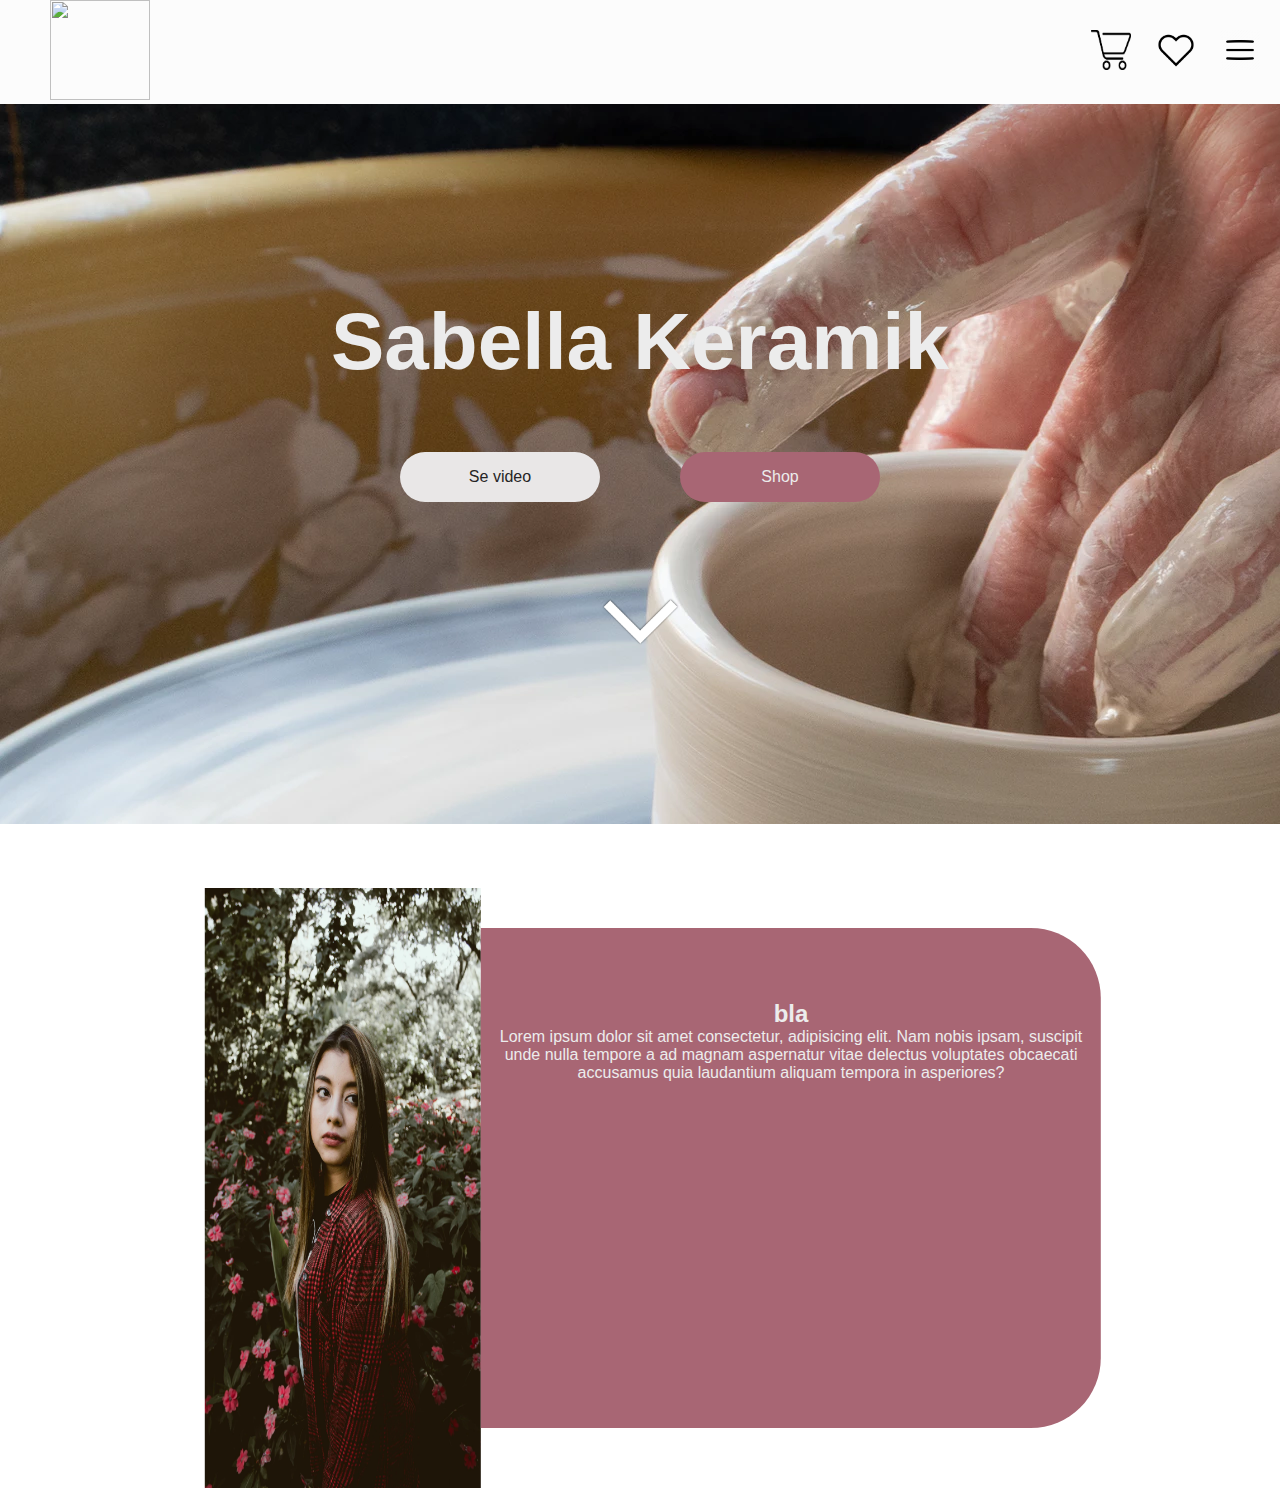
==== sabella_keramik_style/index.html @ 603d327b "skabelon" ====
<!DOCTYPE html>
<html lang="en">

<head>
    <meta charset="UTF-8">
    <meta http-equiv="X-UA-Compatible" content="IE=edge">
    <meta name="viewport" content="width=device-width, initial-scale=1.0">
    <link rel="stylesheet" href="style.css">
    <title>Document</title>
</head>

<body>
    <div class="site-wrapper">
        <header id="site-header">
            <h1 id="site-logo">
                <a href="#"><img src="image/logo.png" alt=""></a>
            </h1>

            <section id="icon">
                <img src="image/shopping-cart.png" alt="">
                <img src="image/heart.png" alt="">
                <img src="image/burgerbar.png" alt="">
            </section>
        </header>
        <main>
            <section>
                <div id="site-video">
                    <h1>Sabella Keramik</h1>
                    <div id="flex">
                        <button id="one"><a href="">Se video</a></button>
                        <button id="two"><a href="">Shop</a></button>
                    </div>
                    <div id="arow"><img src="image/white-down-arrow-png-2.png" alt=""></div>
                </div>
            </section>
        </main>
    </div>

    <section id="site-about">
        <div><img src="image/portrait.webp" alt=""></div>
        <div id="about-text"><br><br><br><br>
            <h2>bla</h2>
            <p>Lorem ipsum dolor sit amet consectetur, adipisicing elit. Nam nobis ipsam, suscipit unde nulla tempore a ad magnam aspernatur vitae delectus voluptates obcaecati accusamus quia laudantium aliquam tempora in asperiores?</p>
        </div>
    </section>




    <footer id="site-footer">
    </footer>
    </div>
</body>

</html>

</html>
---- sabella_keramik_style/style.css ----
*{-webkit-box-sizing:border-box;box-sizing:border-box;list-style:none;margin:0;padding:0}body{font-family:sans-serif}#site-header{-webkit-box-align:center;-ms-flex-align:center;align-items:center;background-color:#fcfcfc;color:#252525;display:-webkit-box;display:-ms-flexbox;display:flex}#site-header *{color:#252525}#site-header #site-logo{-webkit-box-flex:1;-ms-flex:1;flex:1;font-size:1rem;margin-left:30px}#site-header #icon img{height:40px;width:40px;margin-right:20px}#site-logo img{height:100px;width:100px;margin-left:20px}main #site-video{background-image:url("image/hero-image.webp");height:80vh}main h1{color:#ececec;text-align:center;padding-top:15%;font-size:5rem}main button{width:200px;height:50px;border-radius:25px;background-color:black;border:none;margin-top:5%;margin-bottom:5%}main #one{background-color:#e9e7e7}main #two{background-color:#A86674}main button a{text-decoration:none;color:#ececec;font-size:1rem}main #one a{color:#252525}main #flex{display:-webkit-box;display:-ms-flexbox;display:flex;gap:5rem;-webkit-box-pack:center;-ms-flex-pack:center;justify-content:center}main #arow img{height:100px;width:100px;margin:auto 50%;-webkit-transform:translate(-50%, 10%);transform:translate(-50%, 10%)}#site-about{margin-top:5%;display:-webkit-box;display:-ms-flexbox;display:flex;margin-left:30%;-webkit-transform:translate(-20%);transform:translate(-20%)}#site-about img{height:600px;width:100%}#about-text{background-color:#A86674;width:100%;height:500px;border-radius:0 70px 70px 0;margin-top:40px;color:#ececec;text-align:center}@media screen and (max-width: 900px){#site-about{-webkit-box-orient:vertical;-webkit-box-direction:normal;-ms-flex-direction:column;flex-direction:column;margin-left:20%;-webkit-transform:translate(-10%);transform:translate(-10%)}#about-text{border-radius:0}#site-video{overflow:hidden}}

/*# sourceMappingURL=style.css.map */
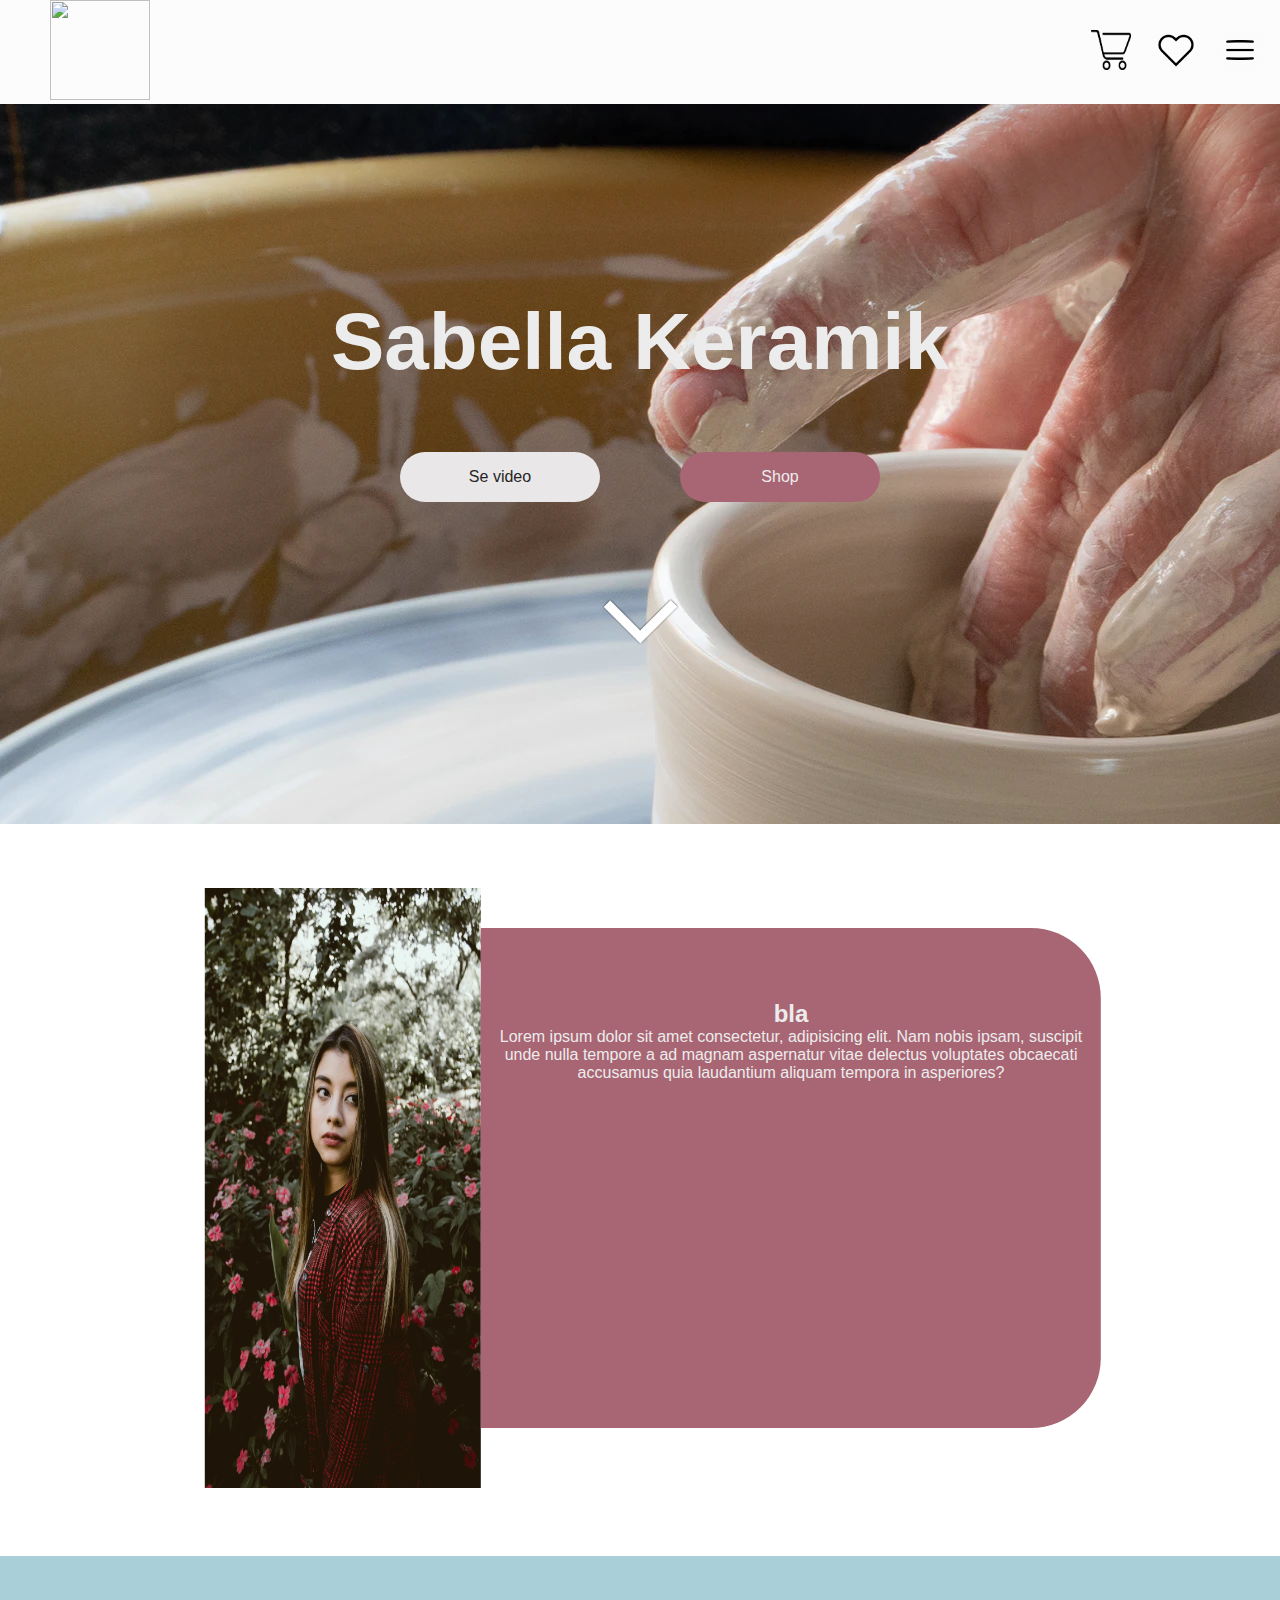
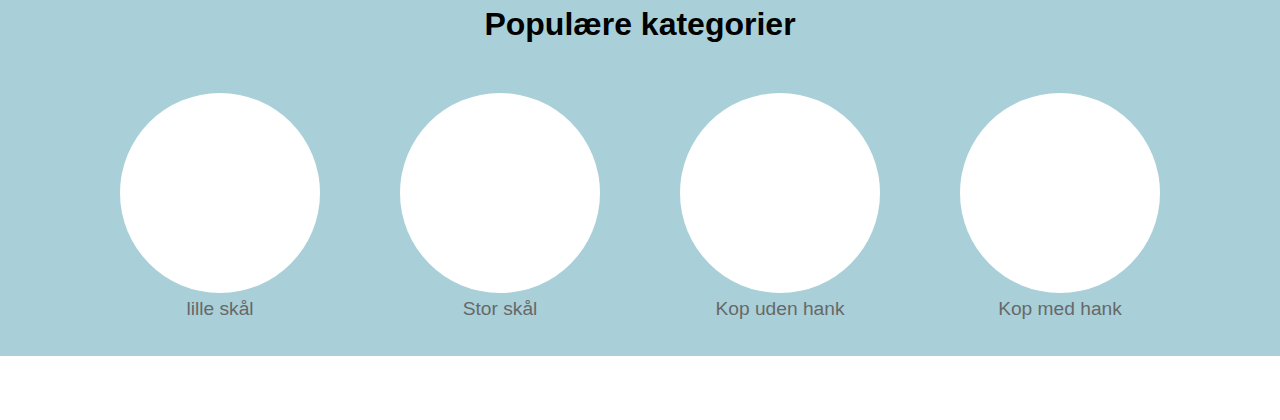
==== commit ba7521f2: "style forside" ====
--- a/sabella_keramik_style/index.html
+++ b/sabella_keramik_style/index.html
@@ -43,7 +43,30 @@
             <p>Lorem ipsum dolor sit amet consectetur, adipisicing elit. Nam nobis ipsam, suscipit unde nulla tempore a ad magnam aspernatur vitae delectus voluptates obcaecati accusamus quia laudantium aliquam tempora in asperiores?</p>
         </div>
     </section>
+    <section id="site-shortcut">
+        <div>
+            <h1>Populære kategorier</h1>
+        </div>
+        <div id="flexbox">
+            <div>
+                <div id="shortcut-icon"></div>
+                <h2>lille skål</h2>
+            </div>
+            <div class="icon-two">
+                <div id="shortcut-icon"></div>
+                <h2>Stor skål</h2>
+            </div>
+            <div class="icon-tree">
+                <div id="shortcut-icon"></div>
+                <h2>Kop uden hank</h2>
+            </div>
+            <div class="icon-four">
+                <div id="shortcut-icon"></div>
+                <h2>Kop med hank</h2>
+            </div>
+        </div>
 
+    </section>
 
 
 
--- a/sabella_keramik_style/style.css
+++ b/sabella_keramik_style/style.css
@@ -1,3 +1,3 @@
-*{-webkit-box-sizing:border-box;box-sizing:border-box;list-style:none;margin:0;padding:0}body{font-family:sans-serif}#site-header{-webkit-box-align:center;-ms-flex-align:center;align-items:center;background-color:#fcfcfc;color:#252525;display:-webkit-box;display:-ms-flexbox;display:flex}#site-header *{color:#252525}#site-header #site-logo{-webkit-box-flex:1;-ms-flex:1;flex:1;font-size:1rem;margin-left:30px}#site-header #icon img{height:40px;width:40px;margin-right:20px}#site-logo img{height:100px;width:100px;margin-left:20px}main #site-video{background-image:url("image/hero-image.webp");height:80vh}main h1{color:#ececec;text-align:center;padding-top:15%;font-size:5rem}main button{width:200px;height:50px;border-radius:25px;background-color:black;border:none;margin-top:5%;margin-bottom:5%}main #one{background-color:#e9e7e7}main #two{background-color:#A86674}main button a{text-decoration:none;color:#ececec;font-size:1rem}main #one a{color:#252525}main #flex{display:-webkit-box;display:-ms-flexbox;display:flex;gap:5rem;-webkit-box-pack:center;-ms-flex-pack:center;justify-content:center}main #arow img{height:100px;width:100px;margin:auto 50%;-webkit-transform:translate(-50%, 10%);transform:translate(-50%, 10%)}#site-about{margin-top:5%;display:-webkit-box;display:-ms-flexbox;display:flex;margin-left:30%;-webkit-transform:translate(-20%);transform:translate(-20%)}#site-about img{height:600px;width:100%}#about-text{background-color:#A86674;width:100%;height:500px;border-radius:0 70px 70px 0;margin-top:40px;color:#ececec;text-align:center}@media screen and (max-width: 900px){#site-about{-webkit-box-orient:vertical;-webkit-box-direction:normal;-ms-flex-direction:column;flex-direction:column;margin-left:20%;-webkit-transform:translate(-10%);transform:translate(-10%)}#about-text{border-radius:0}#site-video{overflow:hidden}}
+*{-webkit-box-sizing:border-box;box-sizing:border-box;list-style:none;margin:0;padding:0}body{font-family:sans-serif}#site-header{-webkit-box-align:center;-ms-flex-align:center;align-items:center;background-color:#fcfcfc;color:#252525;display:-webkit-box;display:-ms-flexbox;display:flex}#site-header *{color:#252525}#site-header #site-logo{-webkit-box-flex:1;-ms-flex:1;flex:1;font-size:1rem;margin-left:30px}#site-header #icon img{height:40px;width:40px;margin-right:20px}#site-logo img{height:100px;width:100px;margin-left:20px}main #site-video{background-image:url("image/hero-image.webp");height:80vh}main h1{color:#ececec;text-align:center;padding-top:15%;font-size:5rem}main button{width:200px;height:50px;border-radius:25px;background-color:black;border:none;margin-top:5%;margin-bottom:5%}main #one{background-color:#e9e7e7}main #two{background-color:#A86674}main button a{text-decoration:none;color:#ececec;font-size:1rem}main #one a{color:#252525}main #flex{display:-webkit-box;display:-ms-flexbox;display:flex;gap:5rem;-webkit-box-pack:center;-ms-flex-pack:center;justify-content:center}main #arow img{height:100px;width:100px;margin:auto 50%;-webkit-transform:translate(-50%, 10%);transform:translate(-50%, 10%)}#site-about{margin-top:5%;display:-webkit-box;display:-ms-flexbox;display:flex;margin-left:30%;-webkit-transform:translate(-20%);transform:translate(-20%)}#site-about img{height:600px;width:100%}#about-text{background-color:#A86674;width:100%;height:500px;border-radius:0 70px 70px 0;margin-top:40px;color:#ececec;text-align:center}#site-shortcut{width:100%;height:400px;background-color:#A9D0D8;margin-top:5%;margin-bottom:5%}#site-shortcut #shortcut-icon{background-color:white;border-radius:100px;height:200px;width:200px}#site-shortcut #flexbox{display:-webkit-box;display:-ms-flexbox;display:flex;gap:5rem;-webkit-box-pack:center;-ms-flex-pack:center;justify-content:center;-webkit-box-align:center;-ms-flex-align:center;align-items:center}#site-shortcut h1{text-align:center;padding:50px}#site-shortcut h2{text-align:center;color:#686868;font-size:1.2rem;font-weight:400;margin-top:5px}@media screen and (max-width: 900px){#site-about{-webkit-box-orient:vertical;-webkit-box-direction:normal;-ms-flex-direction:column;flex-direction:column;margin-left:20%;-webkit-transform:translate(-10%);transform:translate(-10%)}#about-text{border-radius:0}#site-video{overflow:hidden}#flexbox{-webkit-box-orient:vertical;-webkit-box-direction:normal;-ms-flex-direction:column;flex-direction:column}#site-shortcut{height:100%;padding-bottom:50px}.icon-two,.icon-tree,.icon-four{display:none}}
 
 /*# sourceMappingURL=style.css.map */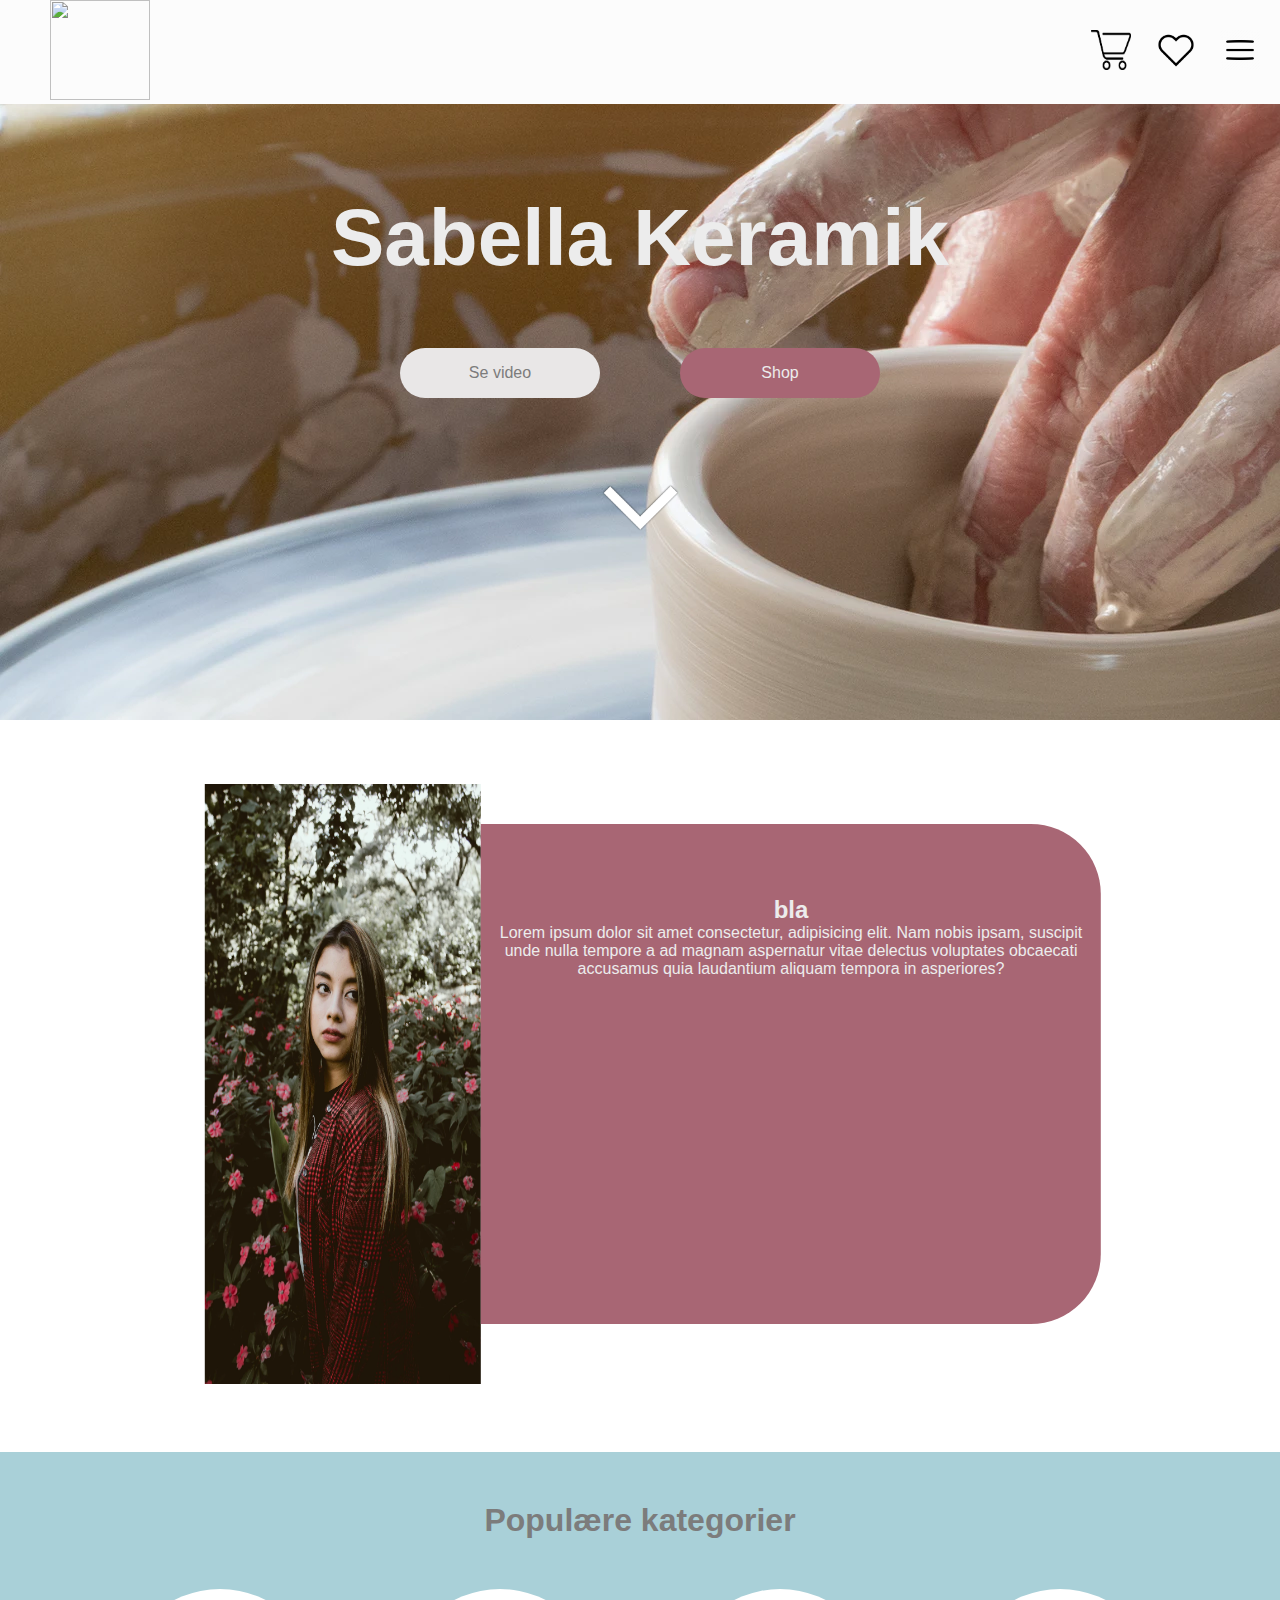
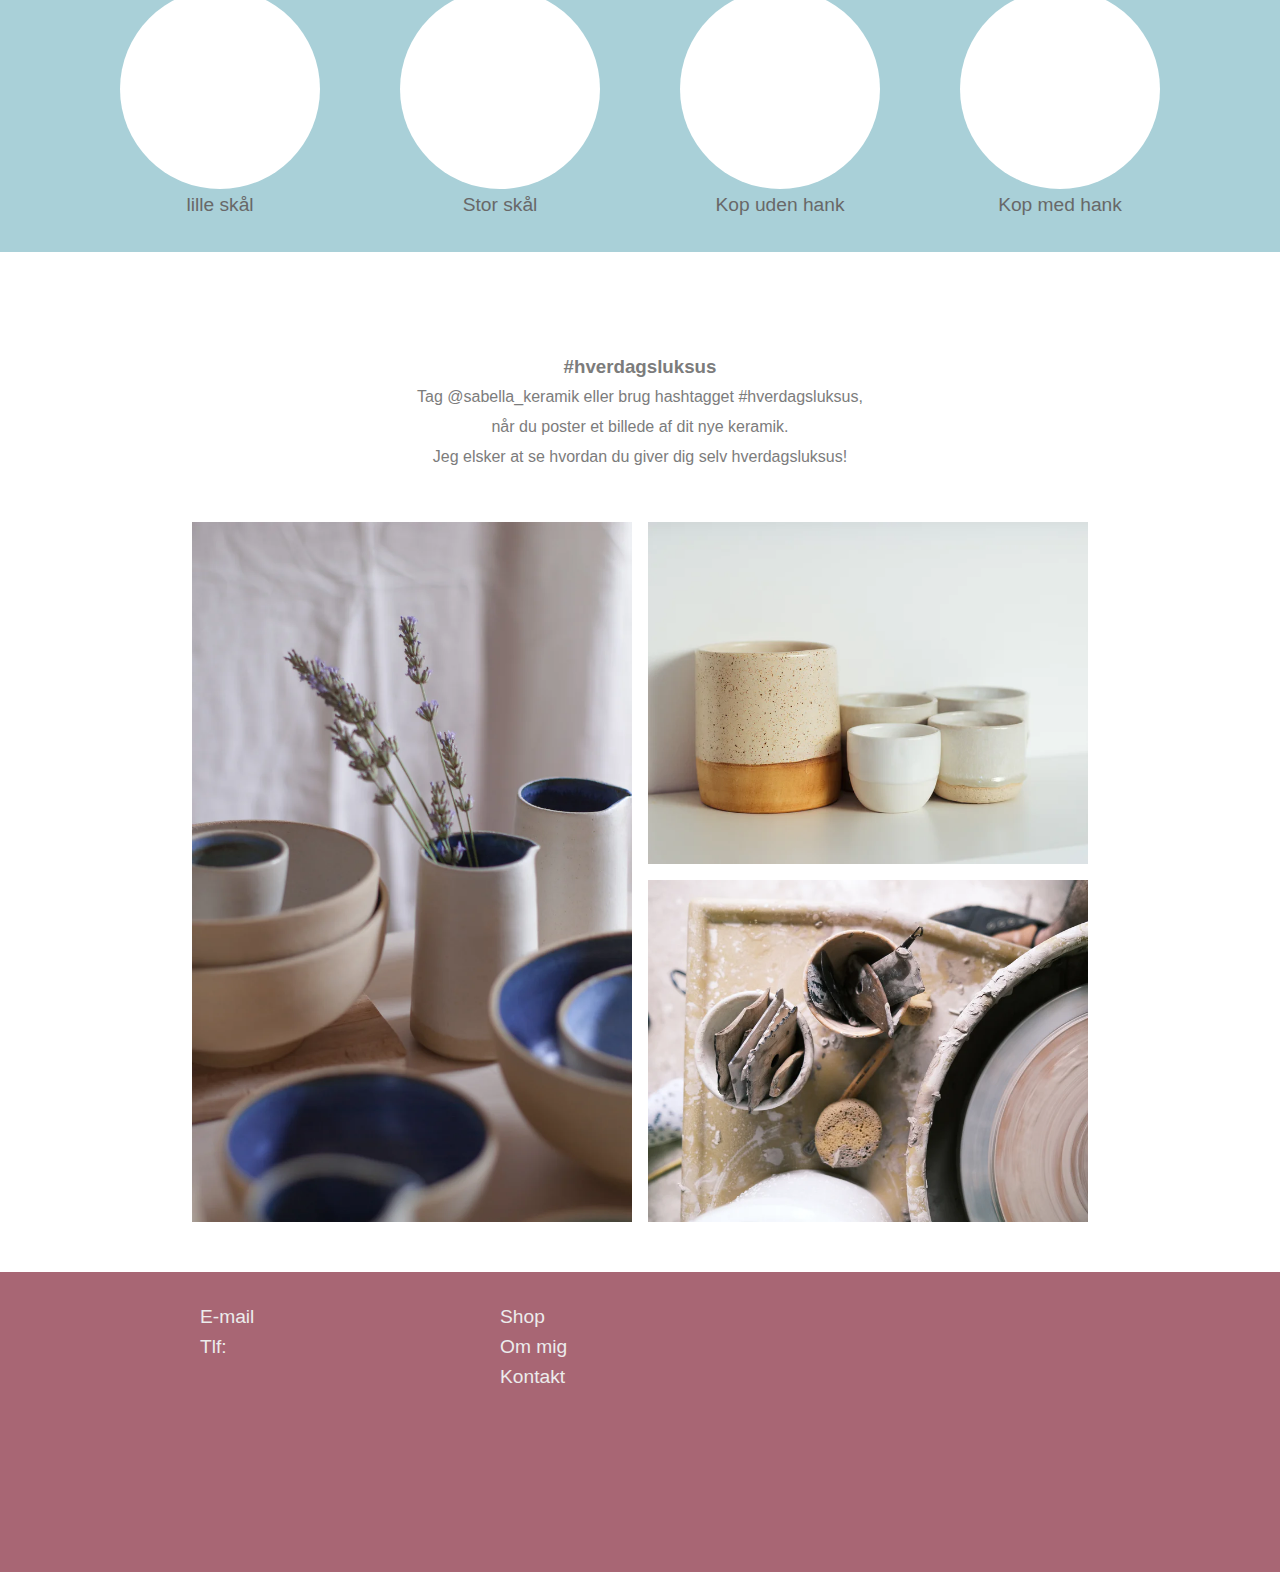
==== commit ff096ef8: "front page style" ====
--- a/sabella_keramik_style/index.html
+++ b/sabella_keramik_style/index.html
@@ -65,12 +65,48 @@
                 <h2>Kop med hank</h2>
             </div>
         </div>
-
+    </section>
+    <section id="site-instergram">
+        <h3>#hverdagsluksus</h3>
+        <p>Tag @sabella_keramik eller brug hashtagget #hverdagsluksus, <br> når du poster et billede af dit nye keramik. <br>Jeg elsker at se hvordan du giver dig selv hverdagsluksus! </p>
+    </section>
+    <section id="site-grid">
+        <div id="pic1"></div>
+        <div id="pic2"></div>
+        <div id="pic3"></div>
     </section>
 
+    <footer id="site-footer">
+        <div>
+            <ul>
+                <li>
+                    <a href="">E-mail</a>
+                </li>
+                <li>
+                    <a href="">Tlf:</a>
+                </li>
 
-
-    <footer id="site-footer">
+            </ul>
+        </div>
+        <div>
+            <ul>
+                <li>
+                    <a href="">Shop</a>
+                </li>
+                <li>
+                    <a href="">Om mig</a>
+                </li>
+                <li>
+                    <a href="">Kontakt</a>
+                </li>
+            </ul>
+        </div>
+        <div id="icon-facebook">
+            <a href=""></a>
+        </div>
+        <div id="icon-instergram">
+            <a href=""></a>
+        </div>
     </footer>
     </div>
 </body>
--- a/sabella_keramik_style/style.css
+++ b/sabella_keramik_style/style.css
@@ -1,3 +1,3 @@
-*{-webkit-box-sizing:border-box;box-sizing:border-box;list-style:none;margin:0;padding:0}body{font-family:sans-serif}#site-header{-webkit-box-align:center;-ms-flex-align:center;align-items:center;background-color:#fcfcfc;color:#252525;display:-webkit-box;display:-ms-flexbox;display:flex}#site-header *{color:#252525}#site-header #site-logo{-webkit-box-flex:1;-ms-flex:1;flex:1;font-size:1rem;margin-left:30px}#site-header #icon img{height:40px;width:40px;margin-right:20px}#site-logo img{height:100px;width:100px;margin-left:20px}main #site-video{background-image:url("image/hero-image.webp");height:80vh}main h1{color:#ececec;text-align:center;padding-top:15%;font-size:5rem}main button{width:200px;height:50px;border-radius:25px;background-color:black;border:none;margin-top:5%;margin-bottom:5%}main #one{background-color:#e9e7e7}main #two{background-color:#A86674}main button a{text-decoration:none;color:#ececec;font-size:1rem}main #one a{color:#252525}main #flex{display:-webkit-box;display:-ms-flexbox;display:flex;gap:5rem;-webkit-box-pack:center;-ms-flex-pack:center;justify-content:center}main #arow img{height:100px;width:100px;margin:auto 50%;-webkit-transform:translate(-50%, 10%);transform:translate(-50%, 10%)}#site-about{margin-top:5%;display:-webkit-box;display:-ms-flexbox;display:flex;margin-left:30%;-webkit-transform:translate(-20%);transform:translate(-20%)}#site-about img{height:600px;width:100%}#about-text{background-color:#A86674;width:100%;height:500px;border-radius:0 70px 70px 0;margin-top:40px;color:#ececec;text-align:center}#site-shortcut{width:100%;height:400px;background-color:#A9D0D8;margin-top:5%;margin-bottom:5%}#site-shortcut #shortcut-icon{background-color:white;border-radius:100px;height:200px;width:200px}#site-shortcut #flexbox{display:-webkit-box;display:-ms-flexbox;display:flex;gap:5rem;-webkit-box-pack:center;-ms-flex-pack:center;justify-content:center;-webkit-box-align:center;-ms-flex-align:center;align-items:center}#site-shortcut h1{text-align:center;padding:50px}#site-shortcut h2{text-align:center;color:#686868;font-size:1.2rem;font-weight:400;margin-top:5px}@media screen and (max-width: 900px){#site-about{-webkit-box-orient:vertical;-webkit-box-direction:normal;-ms-flex-direction:column;flex-direction:column;margin-left:20%;-webkit-transform:translate(-10%);transform:translate(-10%)}#about-text{border-radius:0}#site-video{overflow:hidden}#flexbox{-webkit-box-orient:vertical;-webkit-box-direction:normal;-ms-flex-direction:column;flex-direction:column}#site-shortcut{height:100%;padding-bottom:50px}.icon-two,.icon-tree,.icon-four{display:none}}
+#site-header{-webkit-box-align:center;-ms-flex-align:center;align-items:center;position:fixed;width:100%;z-index:2;background-color:#fcfcfc;color:#7c7c7c;display:-webkit-box;display:-ms-flexbox;display:flex}#site-header *{color:#7c7c7c}#site-header #site-logo{-webkit-box-flex:1;-ms-flex:1;flex:1;font-size:1rem;margin-left:30px}#site-header #icon img{height:40px;width:40px;margin-right:20px}#site-logo img{height:100px;width:100px;margin-left:20px}*{-webkit-box-sizing:border-box;box-sizing:border-box;list-style:none;margin:0;padding:0;font-family:sans-serif}* #site-video{background-image:url("image/hero-image.webp");height:80vh}* #site-video h1{color:#ececec;text-align:center;padding-top:15%;font-size:5rem}* #site-video button{width:200px;height:50px;border-radius:25px;background-color:black;border:none;margin-top:5%;margin-bottom:5%}* #site-video #one{background-color:#e9e7e7}* #site-video #two{background-color:#A86674}* #site-video button a{text-decoration:none;color:#ececec;font-size:1rem}* #site-video #one a{color:#7c7c7c}* #site-video #flex{display:-webkit-box;display:-ms-flexbox;display:flex;gap:5rem;-webkit-box-pack:center;-ms-flex-pack:center;justify-content:center}* #site-video #arow img{height:100px;margin-left:50%;-webkit-transform:translate(-50%);transform:translate(-50%)}* #site-about{margin-top:5%;display:-webkit-box;display:-ms-flexbox;display:flex;margin-left:30%;-webkit-transform:translate(-20%);transform:translate(-20%)}* #site-about img{height:600px;width:100%}* #site-about #about-text{background-color:#A86674;width:100%;height:500px;border-radius:0 70px 70px 0;margin-top:40px;color:#ececec;text-align:center}* #site-shortcut{width:100%;height:400px;background-color:#A9D0D8;margin-top:5%;margin-bottom:5%}* #site-shortcut h1{text-align:center;padding:50px;color:#7c7c7c}* #site-shortcut #shortcut-icon{background-color:white;border-radius:100px;height:200px;width:200px}* #site-shortcut #flexbox{display:-webkit-box;display:-ms-flexbox;display:flex;gap:5rem;-webkit-box-pack:center;-ms-flex-pack:center;justify-content:center;-webkit-box-align:center;-ms-flex-align:center;align-items:center}* #site-shortcut #flexbox h2{text-align:center;color:#686868;font-size:1.2rem;font-weight:400;margin-top:5px}* #site-instergram{text-align:center;color:#7c7c7c;line-height:30px;margin-top:100px}* #site-grid{margin:50px 15%;display:grid;height:700px;grid-template-columns:1fr 1fr;grid-template-rows:1fr 1fr;grid-gap:1rem;grid-template-areas:"pic1 pic2" "pic1 pic3"}* #site-grid #pic1{grid-area:pic1;background-image:url("image/photo-1610128361323-6e941c97f023.webp");background-size:cover}* #site-grid #pic2{grid-area:pic2;background-image:url("image/photo-1610701596007-11502861dcfa.webp");background-size:cover}* #site-grid #pic3{grid-area:pic3;background-image:url("image/photo-1595351298020-038700609878.webp");background-size:cover}#site-footer{height:300px;width:100%;display:-webkit-box;display:-ms-flexbox;display:flex;background-color:#A86674}#site-footer ul{margin-top:10%}#site-footer ul li{width:100px;margin-left:200px}#site-footer ul li a{color:#ececec;text-decoration:none;font-size:1.2rem;line-height:30px}@media screen and (max-width: 900px){body #site-about{-webkit-box-orient:vertical;-webkit-box-direction:normal;-ms-flex-direction:column;flex-direction:column;margin-left:20%;-webkit-transform:translate(-10%);transform:translate(-10%)}body #about-text{border-radius:0}#site-video{overflow:hidden}#flexbox{-webkit-box-orient:vertical;-webkit-box-direction:normal;-ms-flex-direction:column;flex-direction:column}#site-shortcut{height:100%;padding-bottom:50px}.icon-two,.icon-tree,.icon-four{display:none}#site-video h1{margin-top:10%}main #flex{gap:2rem}}
 
 /*# sourceMappingURL=style.css.map */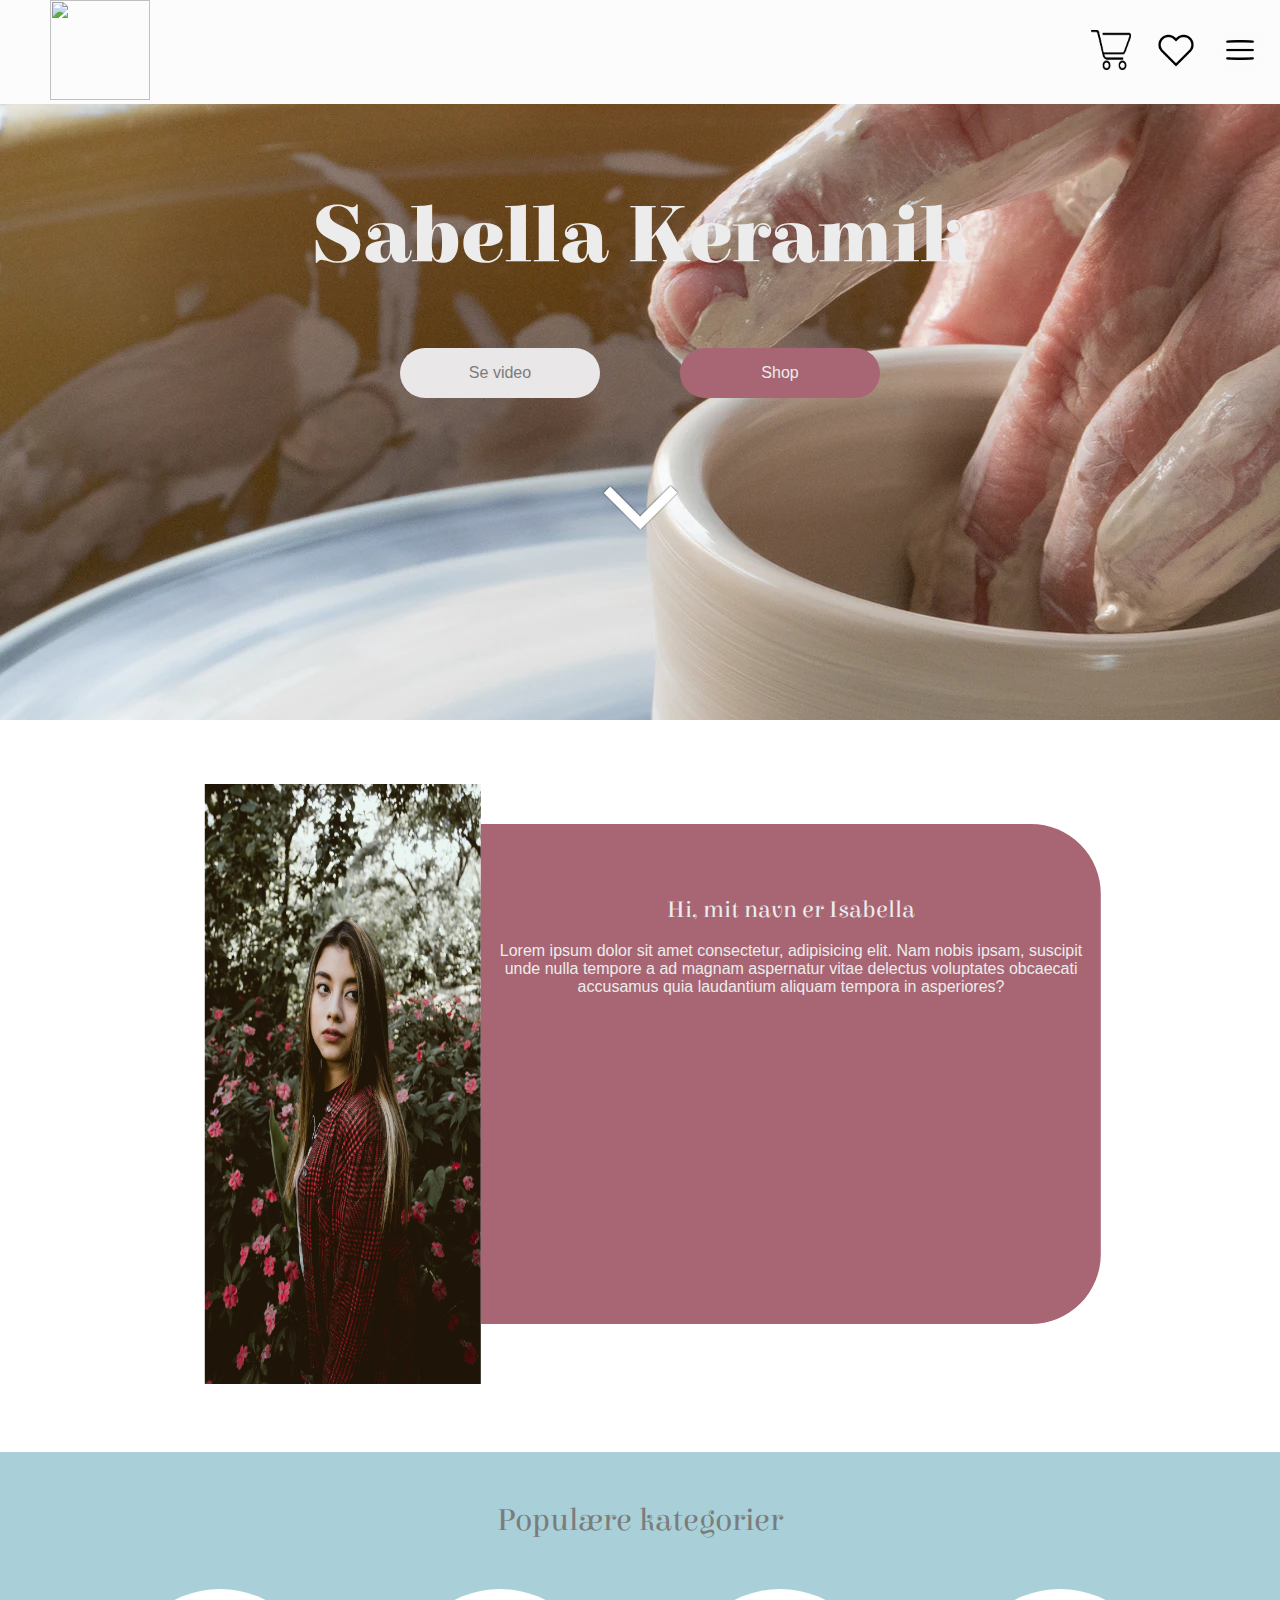
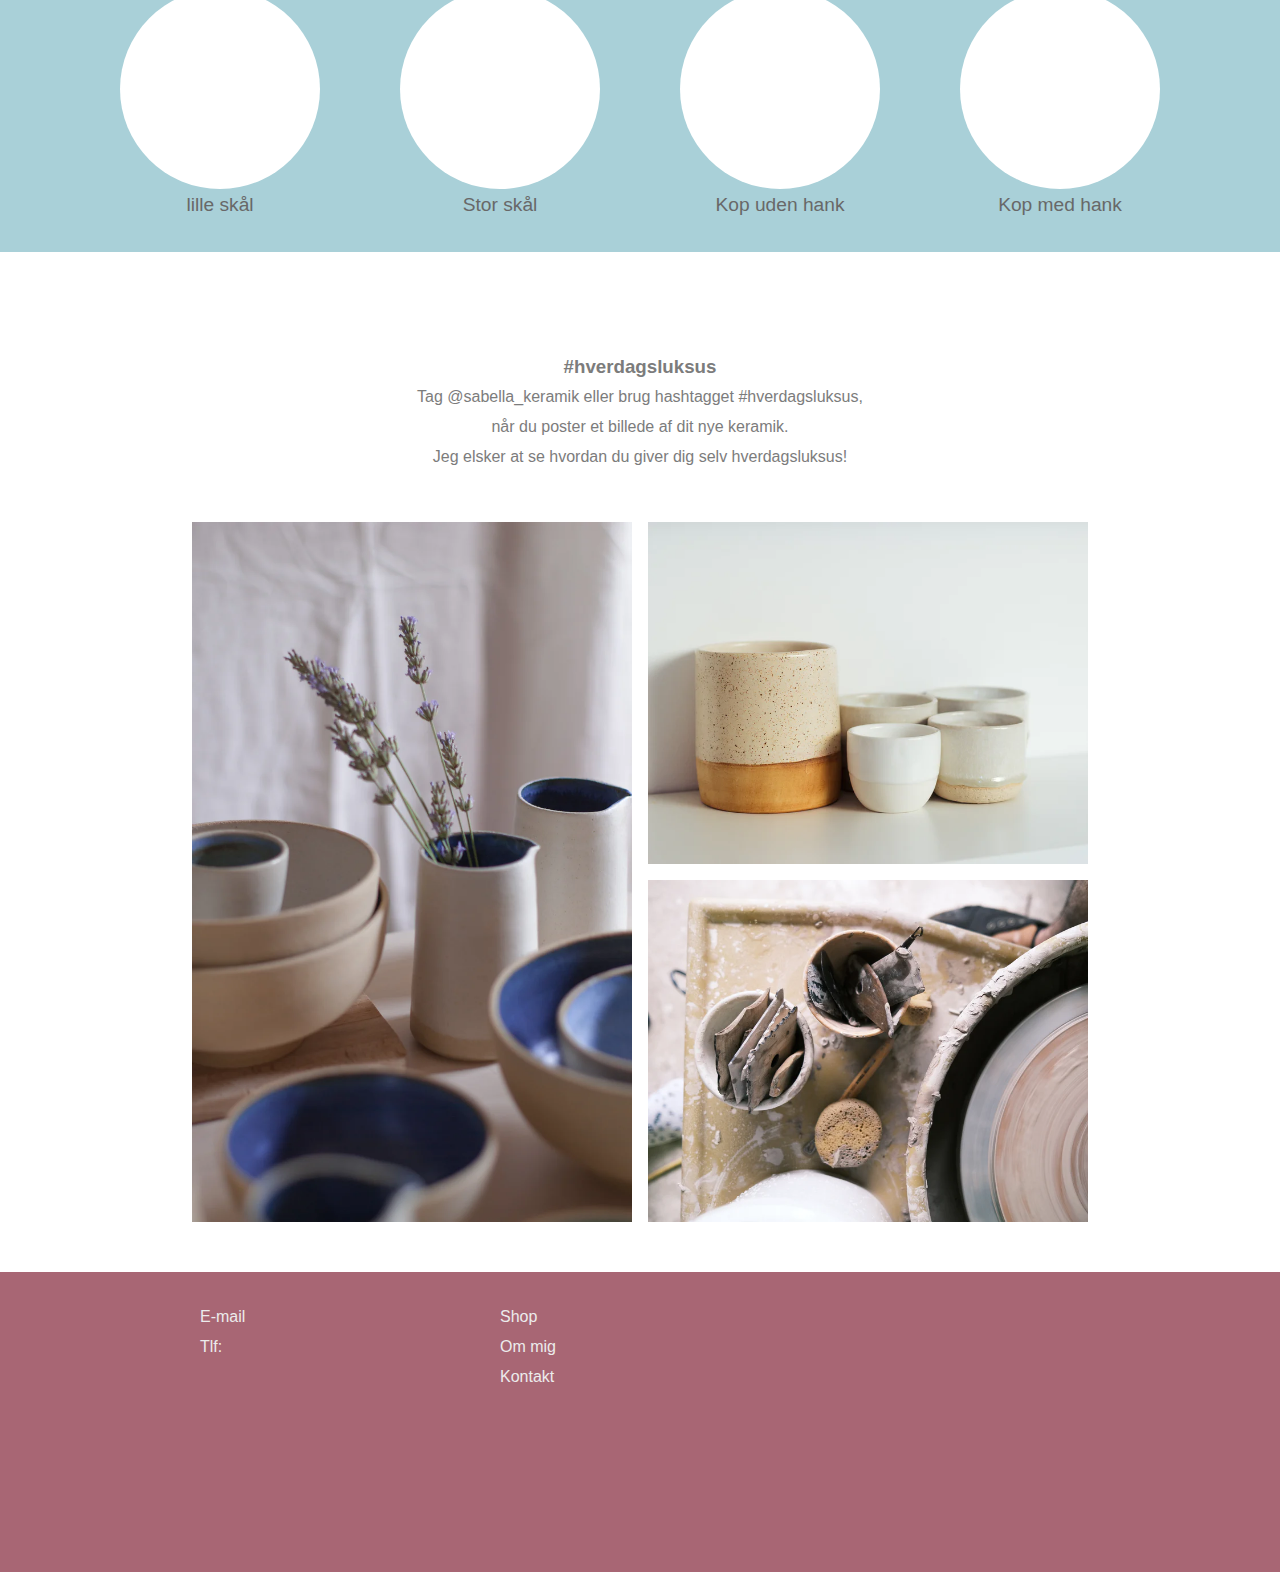
==== commit 45cefd0e: "rettelser" ====
--- a/sabella_keramik_style/index.html
+++ b/sabella_keramik_style/index.html
@@ -6,6 +6,9 @@
     <meta http-equiv="X-UA-Compatible" content="IE=edge">
     <meta name="viewport" content="width=device-width, initial-scale=1.0">
     <link rel="stylesheet" href="style.css">
+    <link rel="preconnect" href="https://fonts.googleapis.com">
+    <link rel="preconnect" href="https://fonts.gstatic.com" crossorigin>
+    <link href="https://fonts.googleapis.com/css2?family=Elsie:wght@400;900&display=swap" rel="stylesheet">
     <title>Document</title>
 </head>
 
@@ -13,7 +16,7 @@
     <div class="site-wrapper">
         <header id="site-header">
             <h1 id="site-logo">
-                <a href="#"><img src="image/logo.png" alt=""></a>
+                <a href="index.html"><img src="image/logo.png" alt=""></a>
             </h1>
 
             <section id="icon">
@@ -30,16 +33,18 @@
                         <button id="one"><a href="">Se video</a></button>
                         <button id="two"><a href="">Shop</a></button>
                     </div>
-                    <div id="arow"><img src="image/white-down-arrow-png-2.png" alt=""></div>
+                    <div id="arow">
+                        <a href="#main"><img src="image/white-down-arrow-png-2.png" alt=""></a>
+                    </div>
                 </div>
             </section>
         </main>
     </div>
 
     <section id="site-about">
-        <div><img src="image/portrait.webp" alt=""></div>
+        <div id="main"><img src="image/portrait.webp" alt=""></div>
         <div id="about-text"><br><br><br><br>
-            <h2>bla</h2>
+            <h2>Hi, mit navn er Isabella</h2><br>
             <p>Lorem ipsum dolor sit amet consectetur, adipisicing elit. Nam nobis ipsam, suscipit unde nulla tempore a ad magnam aspernatur vitae delectus voluptates obcaecati accusamus quia laudantium aliquam tempora in asperiores?</p>
         </div>
     </section>
--- a/sabella_keramik_style/style.css
+++ b/sabella_keramik_style/style.css
@@ -1,3 +1,3 @@
-#site-header{-webkit-box-align:center;-ms-flex-align:center;align-items:center;position:fixed;width:100%;z-index:2;background-color:#fcfcfc;color:#7c7c7c;display:-webkit-box;display:-ms-flexbox;display:flex}#site-header *{color:#7c7c7c}#site-header #site-logo{-webkit-box-flex:1;-ms-flex:1;flex:1;font-size:1rem;margin-left:30px}#site-header #icon img{height:40px;width:40px;margin-right:20px}#site-logo img{height:100px;width:100px;margin-left:20px}*{-webkit-box-sizing:border-box;box-sizing:border-box;list-style:none;margin:0;padding:0;font-family:sans-serif}* #site-video{background-image:url("image/hero-image.webp");height:80vh}* #site-video h1{color:#ececec;text-align:center;padding-top:15%;font-size:5rem}* #site-video button{width:200px;height:50px;border-radius:25px;background-color:black;border:none;margin-top:5%;margin-bottom:5%}* #site-video #one{background-color:#e9e7e7}* #site-video #two{background-color:#A86674}* #site-video button a{text-decoration:none;color:#ececec;font-size:1rem}* #site-video #one a{color:#7c7c7c}* #site-video #flex{display:-webkit-box;display:-ms-flexbox;display:flex;gap:5rem;-webkit-box-pack:center;-ms-flex-pack:center;justify-content:center}* #site-video #arow img{height:100px;margin-left:50%;-webkit-transform:translate(-50%);transform:translate(-50%)}* #site-about{margin-top:5%;display:-webkit-box;display:-ms-flexbox;display:flex;margin-left:30%;-webkit-transform:translate(-20%);transform:translate(-20%)}* #site-about img{height:600px;width:100%}* #site-about #about-text{background-color:#A86674;width:100%;height:500px;border-radius:0 70px 70px 0;margin-top:40px;color:#ececec;text-align:center}* #site-shortcut{width:100%;height:400px;background-color:#A9D0D8;margin-top:5%;margin-bottom:5%}* #site-shortcut h1{text-align:center;padding:50px;color:#7c7c7c}* #site-shortcut #shortcut-icon{background-color:white;border-radius:100px;height:200px;width:200px}* #site-shortcut #flexbox{display:-webkit-box;display:-ms-flexbox;display:flex;gap:5rem;-webkit-box-pack:center;-ms-flex-pack:center;justify-content:center;-webkit-box-align:center;-ms-flex-align:center;align-items:center}* #site-shortcut #flexbox h2{text-align:center;color:#686868;font-size:1.2rem;font-weight:400;margin-top:5px}* #site-instergram{text-align:center;color:#7c7c7c;line-height:30px;margin-top:100px}* #site-grid{margin:50px 15%;display:grid;height:700px;grid-template-columns:1fr 1fr;grid-template-rows:1fr 1fr;grid-gap:1rem;grid-template-areas:"pic1 pic2" "pic1 pic3"}* #site-grid #pic1{grid-area:pic1;background-image:url("image/photo-1610128361323-6e941c97f023.webp");background-size:cover}* #site-grid #pic2{grid-area:pic2;background-image:url("image/photo-1610701596007-11502861dcfa.webp");background-size:cover}* #site-grid #pic3{grid-area:pic3;background-image:url("image/photo-1595351298020-038700609878.webp");background-size:cover}#site-footer{height:300px;width:100%;display:-webkit-box;display:-ms-flexbox;display:flex;background-color:#A86674}#site-footer ul{margin-top:10%}#site-footer ul li{width:100px;margin-left:200px}#site-footer ul li a{color:#ececec;text-decoration:none;font-size:1.2rem;line-height:30px}@media screen and (max-width: 900px){body #site-about{-webkit-box-orient:vertical;-webkit-box-direction:normal;-ms-flex-direction:column;flex-direction:column;margin-left:20%;-webkit-transform:translate(-10%);transform:translate(-10%)}body #about-text{border-radius:0}#site-video{overflow:hidden}#flexbox{-webkit-box-orient:vertical;-webkit-box-direction:normal;-ms-flex-direction:column;flex-direction:column}#site-shortcut{height:100%;padding-bottom:50px}.icon-two,.icon-tree,.icon-four{display:none}#site-video h1{margin-top:10%}main #flex{gap:2rem}}
+#site-header{-webkit-box-align:center;-ms-flex-align:center;align-items:center;position:fixed;width:100%;z-index:2;background-color:#fcfcfc;color:#7c7c7c;display:-webkit-box;display:-ms-flexbox;display:flex}#site-header *{color:#7c7c7c}#site-header #site-logo{-webkit-box-flex:1;-ms-flex:1;flex:1;font-size:1rem;margin-left:30px}#site-header #icon img{height:40px;width:40px;margin-right:20px}#site-logo img{height:100px;width:100px;margin-left:20px}*{-webkit-box-sizing:border-box;box-sizing:border-box;list-style:none;margin:0;padding:0;font-family:sans-serif;scroll-behavior:smooth}* #site-video{background-image:url("image/hero-image.webp");height:80vh}* #site-video h1{color:#ececec;text-align:center;padding-top:15%;font-size:5rem;font-family:"Elsie"}* #site-video button{width:200px;height:50px;border-radius:25px;background-color:black;border:none;margin-top:5%;margin-bottom:5%}* #site-video #one{background-color:#e9e7e7}* #site-video #two{background-color:#A86674}* #site-video button a{text-decoration:none;color:#ececec;font-size:1rem}* #site-video #one a{color:#7c7c7c}* #site-video #flex{display:-webkit-box;display:-ms-flexbox;display:flex;gap:5rem;-webkit-box-pack:center;-ms-flex-pack:center;justify-content:center}* #site-video #arow img{height:100px;margin-left:50%;-webkit-transform:translate(-50%);transform:translate(-50%)}* #site-about{margin-top:5%;display:-webkit-box;display:-ms-flexbox;display:flex;margin-left:30%;-webkit-transform:translate(-20%);transform:translate(-20%)}* #site-about img{height:600px;width:100%}* #site-about #about-text{background-color:#A86674;width:100%;height:500px;border-radius:0 70px 70px 0;margin-top:40px;color:#ececec;text-align:center}* #site-about h2{font-family:"Elsie";font-weight:500}* #site-shortcut{width:100%;height:400px;background-color:#A9D0D8;margin-top:5%;margin-bottom:5%}* #site-shortcut h1{text-align:center;padding:50px;color:#7c7c7c;font-family:"Elsie";font-weight:500;font-size:2rem}* #site-shortcut #shortcut-icon{background-color:white;border-radius:100px;height:200px;width:200px}* #site-shortcut #flexbox{display:-webkit-box;display:-ms-flexbox;display:flex;gap:5rem;-webkit-box-pack:center;-ms-flex-pack:center;justify-content:center;-webkit-box-align:center;-ms-flex-align:center;align-items:center}* #site-shortcut #flexbox h2{text-align:center;color:#686868;font-size:1.2rem;font-weight:400;margin-top:5px}* #site-instergram{text-align:center;color:#7c7c7c;line-height:30px;margin-top:100px}* #site-grid{margin:50px 15%;display:grid;height:700px;grid-template-columns:1fr 1fr;grid-template-rows:1fr 1fr;grid-gap:1rem;grid-template-areas:"pic1 pic2" "pic1 pic3"}* #site-grid #pic1{grid-area:pic1;background-image:url("image/photo-1610128361323-6e941c97f023.webp");background-size:cover}* #site-grid #pic2{grid-area:pic2;background-image:url("image/photo-1610701596007-11502861dcfa.webp");background-size:cover}* #site-grid #pic3{grid-area:pic3;background-image:url("image/photo-1595351298020-038700609878.webp");background-size:cover}#site-footer{height:300px;width:100%;display:-webkit-box;display:-ms-flexbox;display:flex;background-color:#A86674}#site-footer ul{margin-top:10%}#site-footer ul li{width:100px;margin-left:200px}#site-footer ul li a{color:#ececec;text-decoration:none;font-size:1rem;line-height:30px}@media screen and (max-width: 900px){body #site-about{-webkit-box-orient:vertical;-webkit-box-direction:normal;-ms-flex-direction:column;flex-direction:column;margin-left:20%;-webkit-transform:translate(-10%);transform:translate(-10%)}body #about-text{border-radius:0}#site-video{overflow:hidden}#flexbox{-webkit-box-orient:vertical;-webkit-box-direction:normal;-ms-flex-direction:column;flex-direction:column}#site-shortcut{height:100%;padding-bottom:50px}.icon-two,.icon-tree,.icon-four{display:none}#site-video h1{margin-top:10%}main #flex{gap:2rem}}
 
 /*# sourceMappingURL=style.css.map */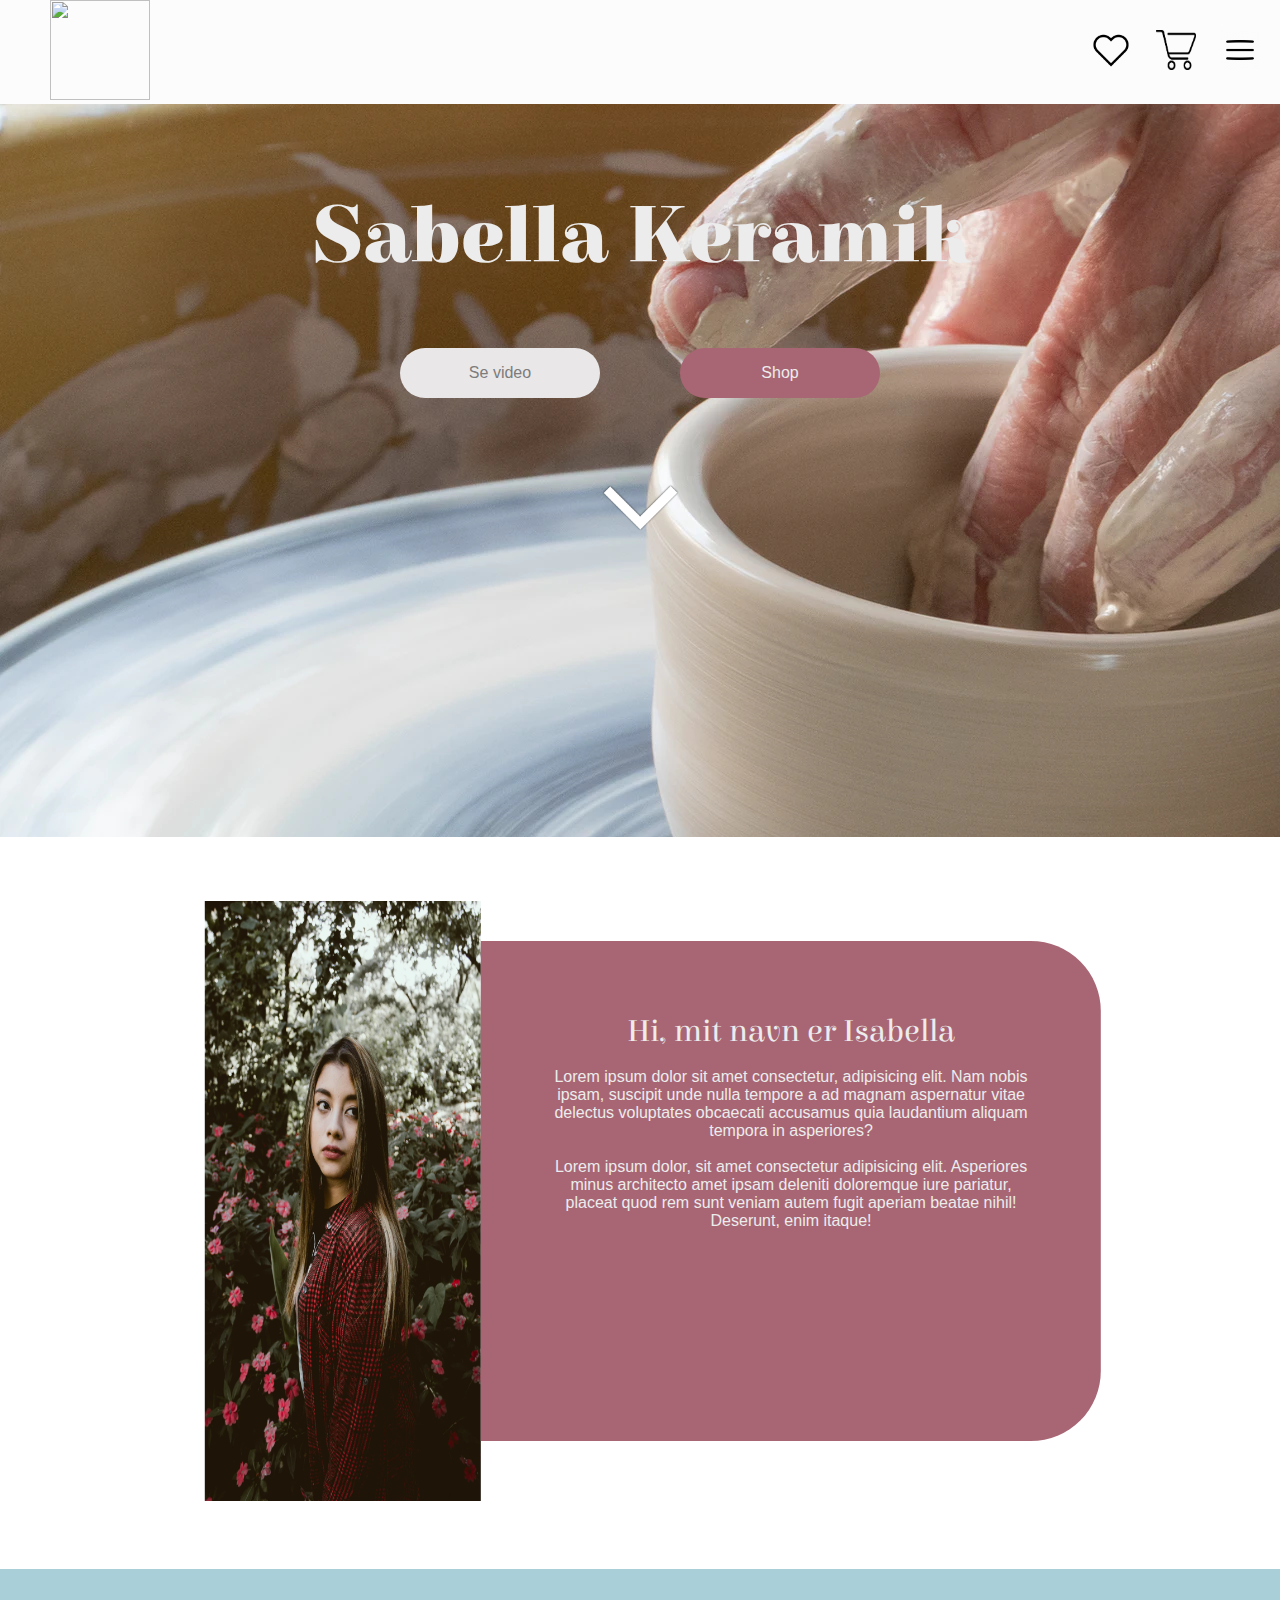
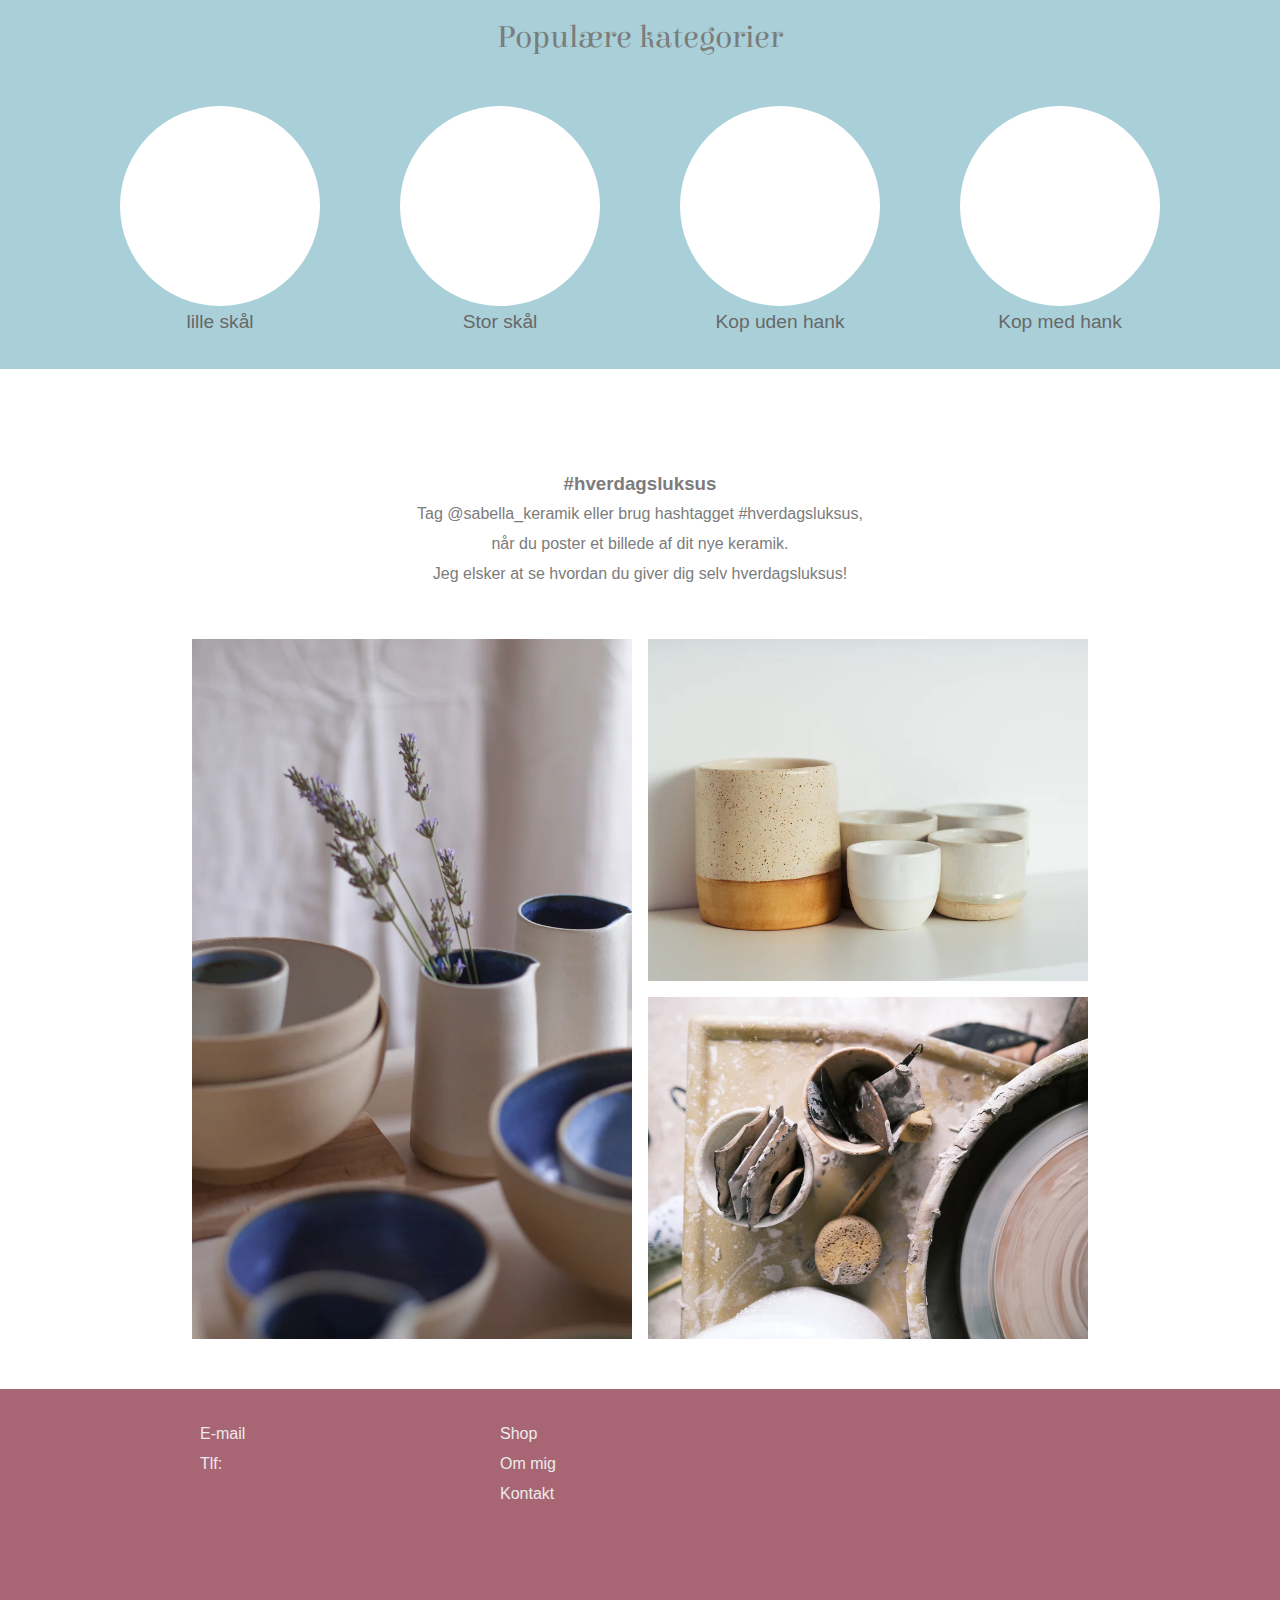
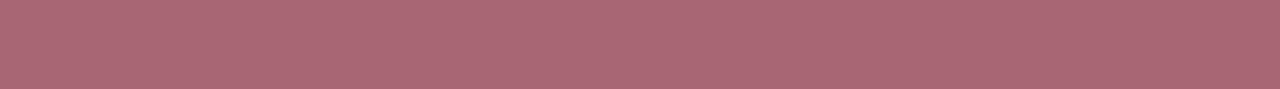
==== commit adb2d75b: "rettelser" ====
--- a/sabella_keramik_style/index.html
+++ b/sabella_keramik_style/index.html
@@ -20,8 +20,8 @@
             </h1>
 
             <section id="icon">
+                <img src="image/heart.png" alt="">
                 <img src="image/shopping-cart.png" alt="">
-                <img src="image/heart.png" alt="">
                 <img src="image/burgerbar.png" alt="">
             </section>
         </header>
@@ -45,7 +45,8 @@
         <div id="main"><img src="image/portrait.webp" alt=""></div>
         <div id="about-text"><br><br><br><br>
             <h2>Hi, mit navn er Isabella</h2><br>
-            <p>Lorem ipsum dolor sit amet consectetur, adipisicing elit. Nam nobis ipsam, suscipit unde nulla tempore a ad magnam aspernatur vitae delectus voluptates obcaecati accusamus quia laudantium aliquam tempora in asperiores?</p>
+            <p>Lorem ipsum dolor sit amet consectetur, adipisicing elit. Nam nobis ipsam, suscipit unde nulla tempore a ad magnam aspernatur vitae delectus voluptates obcaecati accusamus quia laudantium aliquam tempora in asperiores? <br> <br> Lorem ipsum
+                dolor, sit amet consectetur adipisicing elit. Asperiores minus architecto amet ipsam deleniti doloremque iure pariatur, placeat quod rem sunt veniam autem fugit aperiam beatae nihil! Deserunt, enim itaque!</p>
         </div>
     </section>
     <section id="site-shortcut">
--- a/sabella_keramik_style/style.css
+++ b/sabella_keramik_style/style.css
@@ -1,3 +1,3 @@
-#site-header{-webkit-box-align:center;-ms-flex-align:center;align-items:center;position:fixed;width:100%;z-index:2;background-color:#fcfcfc;color:#7c7c7c;display:-webkit-box;display:-ms-flexbox;display:flex}#site-header *{color:#7c7c7c}#site-header #site-logo{-webkit-box-flex:1;-ms-flex:1;flex:1;font-size:1rem;margin-left:30px}#site-header #icon img{height:40px;width:40px;margin-right:20px}#site-logo img{height:100px;width:100px;margin-left:20px}*{-webkit-box-sizing:border-box;box-sizing:border-box;list-style:none;margin:0;padding:0;font-family:sans-serif;scroll-behavior:smooth}* #site-video{background-image:url("image/hero-image.webp");height:80vh}* #site-video h1{color:#ececec;text-align:center;padding-top:15%;font-size:5rem;font-family:"Elsie"}* #site-video button{width:200px;height:50px;border-radius:25px;background-color:black;border:none;margin-top:5%;margin-bottom:5%}* #site-video #one{background-color:#e9e7e7}* #site-video #two{background-color:#A86674}* #site-video button a{text-decoration:none;color:#ececec;font-size:1rem}* #site-video #one a{color:#7c7c7c}* #site-video #flex{display:-webkit-box;display:-ms-flexbox;display:flex;gap:5rem;-webkit-box-pack:center;-ms-flex-pack:center;justify-content:center}* #site-video #arow img{height:100px;margin-left:50%;-webkit-transform:translate(-50%);transform:translate(-50%)}* #site-about{margin-top:5%;display:-webkit-box;display:-ms-flexbox;display:flex;margin-left:30%;-webkit-transform:translate(-20%);transform:translate(-20%)}* #site-about img{height:600px;width:100%}* #site-about #about-text{background-color:#A86674;width:100%;height:500px;border-radius:0 70px 70px 0;margin-top:40px;color:#ececec;text-align:center}* #site-about h2{font-family:"Elsie";font-weight:500}* #site-shortcut{width:100%;height:400px;background-color:#A9D0D8;margin-top:5%;margin-bottom:5%}* #site-shortcut h1{text-align:center;padding:50px;color:#7c7c7c;font-family:"Elsie";font-weight:500;font-size:2rem}* #site-shortcut #shortcut-icon{background-color:white;border-radius:100px;height:200px;width:200px}* #site-shortcut #flexbox{display:-webkit-box;display:-ms-flexbox;display:flex;gap:5rem;-webkit-box-pack:center;-ms-flex-pack:center;justify-content:center;-webkit-box-align:center;-ms-flex-align:center;align-items:center}* #site-shortcut #flexbox h2{text-align:center;color:#686868;font-size:1.2rem;font-weight:400;margin-top:5px}* #site-instergram{text-align:center;color:#7c7c7c;line-height:30px;margin-top:100px}* #site-grid{margin:50px 15%;display:grid;height:700px;grid-template-columns:1fr 1fr;grid-template-rows:1fr 1fr;grid-gap:1rem;grid-template-areas:"pic1 pic2" "pic1 pic3"}* #site-grid #pic1{grid-area:pic1;background-image:url("image/photo-1610128361323-6e941c97f023.webp");background-size:cover}* #site-grid #pic2{grid-area:pic2;background-image:url("image/photo-1610701596007-11502861dcfa.webp");background-size:cover}* #site-grid #pic3{grid-area:pic3;background-image:url("image/photo-1595351298020-038700609878.webp");background-size:cover}#site-footer{height:300px;width:100%;display:-webkit-box;display:-ms-flexbox;display:flex;background-color:#A86674}#site-footer ul{margin-top:10%}#site-footer ul li{width:100px;margin-left:200px}#site-footer ul li a{color:#ececec;text-decoration:none;font-size:1rem;line-height:30px}@media screen and (max-width: 900px){body #site-about{-webkit-box-orient:vertical;-webkit-box-direction:normal;-ms-flex-direction:column;flex-direction:column;margin-left:20%;-webkit-transform:translate(-10%);transform:translate(-10%)}body #about-text{border-radius:0}#site-video{overflow:hidden}#flexbox{-webkit-box-orient:vertical;-webkit-box-direction:normal;-ms-flex-direction:column;flex-direction:column}#site-shortcut{height:100%;padding-bottom:50px}.icon-two,.icon-tree,.icon-four{display:none}#site-video h1{margin-top:10%}main #flex{gap:2rem}}
+#site-header{-webkit-box-align:center;-ms-flex-align:center;align-items:center;position:fixed;width:100%;z-index:2;background-color:#fcfcfc;color:#7c7c7c;display:-webkit-box;display:-ms-flexbox;display:flex}#site-header *{color:#7c7c7c}#site-header #site-logo{-webkit-box-flex:1;-ms-flex:1;flex:1;font-size:1rem;margin-left:30px}#site-header #icon img{height:40px;width:40px;margin-right:20px}#site-logo img{height:100px;width:100px;margin-left:20px}*{-webkit-box-sizing:border-box;box-sizing:border-box;list-style:none;margin:0;padding:0;font-family:sans-serif;scroll-behavior:smooth}* #site-video{background-image:url("image/hero-image.webp");height:93vh}* #site-video h1{color:#ececec;text-align:center;padding-top:15%;font-size:5rem;font-family:"Elsie"}* #site-video button{width:200px;height:50px;border-radius:25px;background-color:black;border:none;margin-top:5%;margin-bottom:5%}* #site-video #one{background-color:#e9e7e7}* #site-video #two{background-color:#A86674}* #site-video button a{text-decoration:none;color:#ececec;font-size:1rem}* #site-video #one a{color:#7c7c7c}* #site-video #flex{display:-webkit-box;display:-ms-flexbox;display:flex;gap:5rem;-webkit-box-pack:center;-ms-flex-pack:center;justify-content:center}* #site-video #arow img{height:100px;margin-left:50%;-webkit-transform:translate(-50%);transform:translate(-50%)}* #site-about{margin-top:5%;display:-webkit-box;display:-ms-flexbox;display:flex;margin-left:30%;-webkit-transform:translate(-20%);transform:translate(-20%)}* #site-about img{height:600px;width:100%}* #site-about #about-text{background-color:#A86674;width:100%;height:500px;border-radius:0 70px 70px 0;margin-top:40px;color:#ececec;text-align:center}* #site-about h2{font-family:"Elsie";font-weight:500;font-size:2rem}* #site-about p{padding:0 10%}* #site-shortcut{width:100%;height:400px;background-color:#A9D0D8;margin-top:5%;margin-bottom:5%}* #site-shortcut h1{text-align:center;padding:50px;color:#7c7c7c;font-family:"Elsie";font-weight:500;font-size:2rem}* #site-shortcut #shortcut-icon{background-color:white;border-radius:100px;height:200px;width:200px}* #site-shortcut #flexbox{display:-webkit-box;display:-ms-flexbox;display:flex;gap:5rem;-webkit-box-pack:center;-ms-flex-pack:center;justify-content:center;-webkit-box-align:center;-ms-flex-align:center;align-items:center}* #site-shortcut #flexbox h2{text-align:center;color:#686868;font-size:1.2rem;font-weight:400;margin-top:5px}* #site-instergram{text-align:center;color:#7c7c7c;line-height:30px;margin-top:100px}* #site-grid{margin:50px 15%;display:grid;height:700px;grid-template-columns:1fr 1fr;grid-template-rows:1fr 1fr;grid-gap:1rem;grid-template-areas:"pic1 pic2" "pic1 pic3"}* #site-grid #pic1{grid-area:pic1;background-image:url("image/photo-1610128361323-6e941c97f023.webp");background-size:cover}* #site-grid #pic2{grid-area:pic2;background-image:url("image/photo-1610701596007-11502861dcfa.webp");background-size:cover}* #site-grid #pic3{grid-area:pic3;background-image:url("image/photo-1595351298020-038700609878.webp");background-size:cover}#site-footer{height:300px;width:100%;display:-webkit-box;display:-ms-flexbox;display:flex;background-color:#A86674}#site-footer ul{margin-top:10%}#site-footer ul li{width:100px;margin-left:200px}#site-footer ul li a{color:#ececec;text-decoration:none;font-size:1rem;line-height:30px}@media screen and (max-width: 900px){#site-about{-webkit-box-orient:vertical;-webkit-box-direction:normal;-ms-flex-direction:column;flex-direction:column;margin-left:20%;-webkit-transform:translate(-10%);transform:translate(-10%)}#site-about #about-text{border-radius:0}#site-video{overflow:hidden}#flexbox{-webkit-box-orient:vertical;-webkit-box-direction:normal;-ms-flex-direction:column;flex-direction:column}#site-shortcut{height:100%;padding-bottom:50px}.icon-two,.icon-tree,.icon-four{display:none}#site-video h1{margin-top:10%}main #flex{gap:2rem}#site-footer ul li{margin-left:100px}#site-grid{height:900px;width:80%;grid-template-columns:1fr;grid-template-rows:1fr 1fr 1fr;grid-template-areas:"pic3" "pic2" "pic1";margin:50px 10%}}
 
 /*# sourceMappingURL=style.css.map */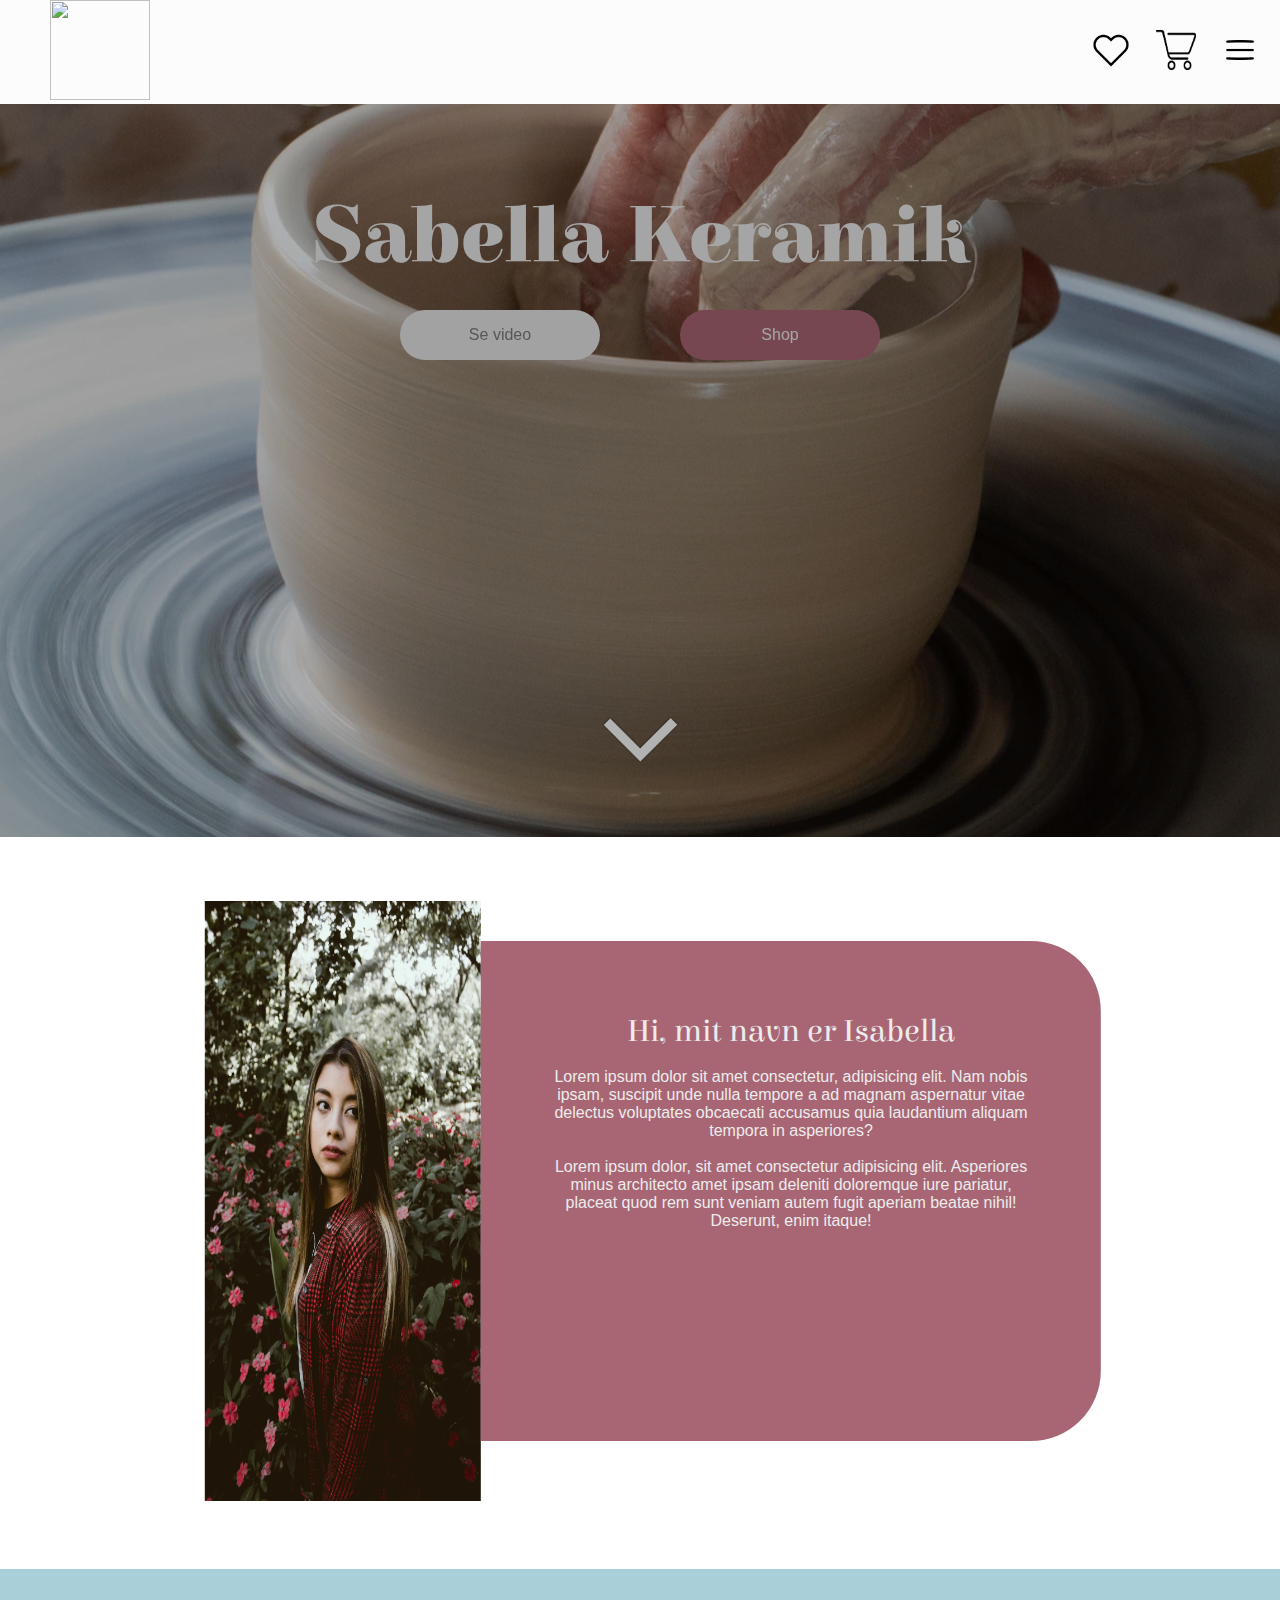
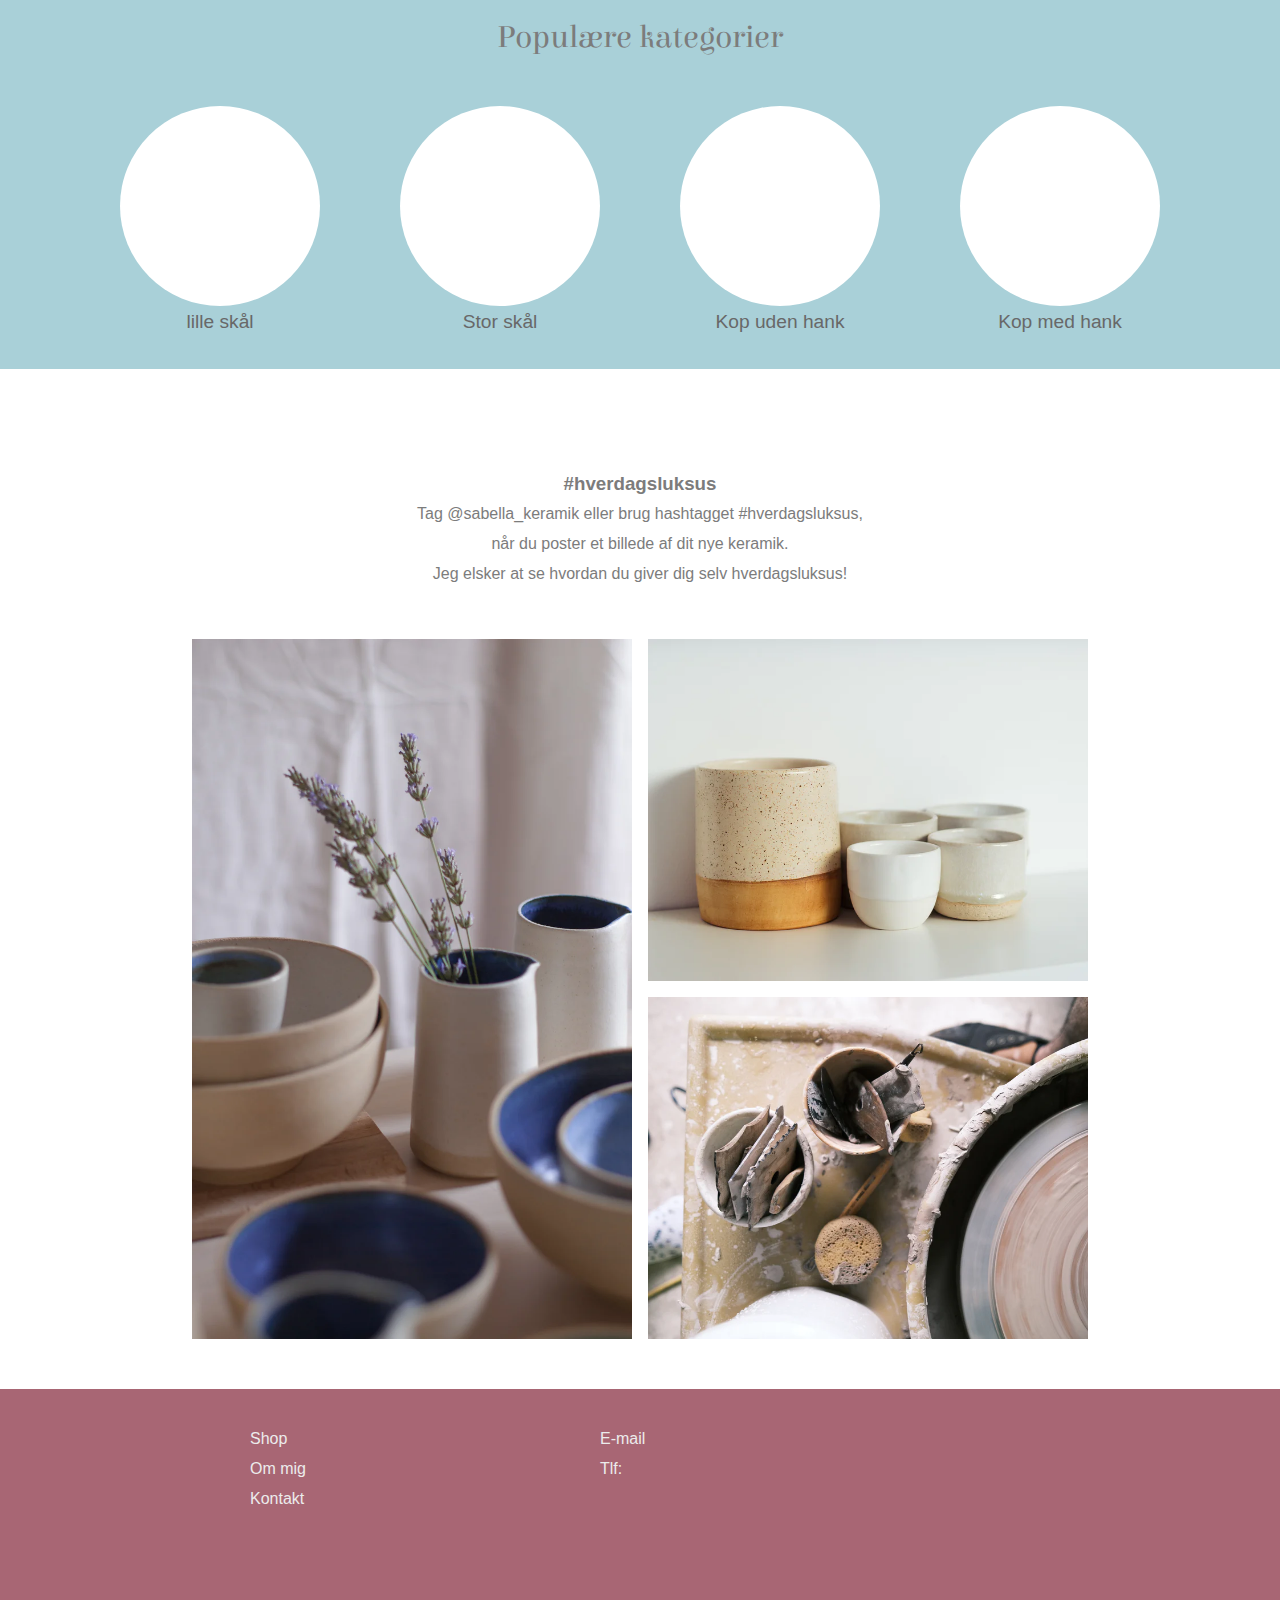
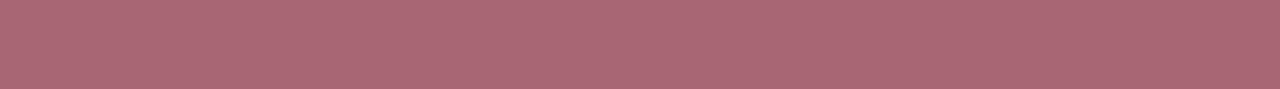
==== commit ecb6c0bb: "rettelser" ====
--- a/sabella_keramik_style/index.html
+++ b/sabella_keramik_style/index.html
@@ -35,85 +35,86 @@
                     </div>
                     <div id="arow">
                         <a href="#main"><img src="image/white-down-arrow-png-2.png" alt=""></a>
+
                     </div>
-                </div>
             </section>
         </main>
-    </div>
+        </div>
 
-    <section id="site-about">
-        <div id="main"><img src="image/portrait.webp" alt=""></div>
-        <div id="about-text"><br><br><br><br>
-            <h2>Hi, mit navn er Isabella</h2><br>
-            <p>Lorem ipsum dolor sit amet consectetur, adipisicing elit. Nam nobis ipsam, suscipit unde nulla tempore a ad magnam aspernatur vitae delectus voluptates obcaecati accusamus quia laudantium aliquam tempora in asperiores? <br> <br> Lorem ipsum
-                dolor, sit amet consectetur adipisicing elit. Asperiores minus architecto amet ipsam deleniti doloremque iure pariatur, placeat quod rem sunt veniam autem fugit aperiam beatae nihil! Deserunt, enim itaque!</p>
-        </div>
-    </section>
-    <section id="site-shortcut">
-        <div>
-            <h1>Populære kategorier</h1>
-        </div>
-        <div id="flexbox">
+        <section id="site-about">
+            <div id="main"><img src="image/portrait.webp" alt=""></div>
+            <div id="about-text"><br><br><br><br>
+                <h2>Hi, mit navn er Isabella</h2><br>
+                <p>Lorem ipsum dolor sit amet consectetur, adipisicing elit. Nam nobis ipsam, suscipit unde nulla tempore a ad magnam aspernatur vitae delectus voluptates obcaecati accusamus quia laudantium aliquam tempora in asperiores? <br> <br> Lorem
+                    ipsum dolor, sit amet consectetur adipisicing elit. Asperiores minus architecto amet ipsam deleniti doloremque iure pariatur, placeat quod rem sunt veniam autem fugit aperiam beatae nihil! Deserunt, enim itaque!</p>
+            </div>
+        </section>
+        <section id="site-shortcut">
             <div>
-                <div id="shortcut-icon"></div>
-                <h2>lille skål</h2>
+                <h1>Populære kategorier</h1>
             </div>
-            <div class="icon-two">
-                <div id="shortcut-icon"></div>
-                <h2>Stor skål</h2>
+            <div id="flexbox">
+                <div>
+                    <div id="shortcut-icon"></div>
+                    <h2>lille skål</h2>
+                </div>
+                <div class="icon-two">
+                    <div id="shortcut-icon"></div>
+                    <h2>Stor skål</h2>
+                </div>
+                <div class="icon-tree">
+                    <div id="shortcut-icon"></div>
+                    <h2>Kop uden hank</h2>
+                </div>
+                <div class="icon-four">
+                    <div id="shortcut-icon"></div>
+                    <h2>Kop med hank</h2>
+                </div>
             </div>
-            <div class="icon-tree">
-                <div id="shortcut-icon"></div>
-                <h2>Kop uden hank</h2>
+        </section>
+        <section id="site-instergram">
+            <h3>#hverdagsluksus</h3>
+            <p>Tag @sabella_keramik eller brug hashtagget #hverdagsluksus, <br> når du poster et billede af dit nye keramik. <br>Jeg elsker at se hvordan du giver dig selv hverdagsluksus! </p>
+        </section>
+        <section id="site-grid">
+            <div id="pic1"></div>
+            <div id="pic2"></div>
+            <div id="pic3"></div>
+        </section>
+
+        <footer id="site-footer">
+            <div>
+                <ul>
+                    <li>
+                        <a href="">Shop</a>
+                    </li>
+                    <li>
+                        <a href="">Om mig</a>
+                    </li>
+                    <li>
+                        <a href="">Kontakt</a>
+                    </li>
+                </ul>
             </div>
-            <div class="icon-four">
-                <div id="shortcut-icon"></div>
-                <h2>Kop med hank</h2>
+            <div>
+                <ul>
+                    <li>
+                        <a href="">E-mail</a>
+                    </li>
+                    <li>
+                        <a href="">Tlf:</a>
+                    </li>
+
+                </ul>
             </div>
-        </div>
-    </section>
-    <section id="site-instergram">
-        <h3>#hverdagsluksus</h3>
-        <p>Tag @sabella_keramik eller brug hashtagget #hverdagsluksus, <br> når du poster et billede af dit nye keramik. <br>Jeg elsker at se hvordan du giver dig selv hverdagsluksus! </p>
-    </section>
-    <section id="site-grid">
-        <div id="pic1"></div>
-        <div id="pic2"></div>
-        <div id="pic3"></div>
-    </section>
 
-    <footer id="site-footer">
-        <div>
-            <ul>
-                <li>
-                    <a href="">E-mail</a>
-                </li>
-                <li>
-                    <a href="">Tlf:</a>
-                </li>
-
-            </ul>
-        </div>
-        <div>
-            <ul>
-                <li>
-                    <a href="">Shop</a>
-                </li>
-                <li>
-                    <a href="">Om mig</a>
-                </li>
-                <li>
-                    <a href="">Kontakt</a>
-                </li>
-            </ul>
-        </div>
-        <div id="icon-facebook">
-            <a href=""></a>
-        </div>
-        <div id="icon-instergram">
-            <a href=""></a>
-        </div>
-    </footer>
+            <div id="icon-facebook">
+                <a href=""></a>
+            </div>
+            <div id="icon-instergram">
+                <a href=""></a>
+            </div>
+        </footer>
     </div>
 </body>
 
--- a/sabella_keramik_style/style.css
+++ b/sabella_keramik_style/style.css
@@ -1,3 +1,3 @@
-#site-header{-webkit-box-align:center;-ms-flex-align:center;align-items:center;position:fixed;width:100%;z-index:2;background-color:#fcfcfc;color:#7c7c7c;display:-webkit-box;display:-ms-flexbox;display:flex}#site-header *{color:#7c7c7c}#site-header #site-logo{-webkit-box-flex:1;-ms-flex:1;flex:1;font-size:1rem;margin-left:30px}#site-header #icon img{height:40px;width:40px;margin-right:20px}#site-logo img{height:100px;width:100px;margin-left:20px}*{-webkit-box-sizing:border-box;box-sizing:border-box;list-style:none;margin:0;padding:0;font-family:sans-serif;scroll-behavior:smooth}* #site-video{background-image:url("image/hero-image.webp");height:93vh}* #site-video h1{color:#ececec;text-align:center;padding-top:15%;font-size:5rem;font-family:"Elsie"}* #site-video button{width:200px;height:50px;border-radius:25px;background-color:black;border:none;margin-top:5%;margin-bottom:5%}* #site-video #one{background-color:#e9e7e7}* #site-video #two{background-color:#A86674}* #site-video button a{text-decoration:none;color:#ececec;font-size:1rem}* #site-video #one a{color:#7c7c7c}* #site-video #flex{display:-webkit-box;display:-ms-flexbox;display:flex;gap:5rem;-webkit-box-pack:center;-ms-flex-pack:center;justify-content:center}* #site-video #arow img{height:100px;margin-left:50%;-webkit-transform:translate(-50%);transform:translate(-50%)}* #site-about{margin-top:5%;display:-webkit-box;display:-ms-flexbox;display:flex;margin-left:30%;-webkit-transform:translate(-20%);transform:translate(-20%)}* #site-about img{height:600px;width:100%}* #site-about #about-text{background-color:#A86674;width:100%;height:500px;border-radius:0 70px 70px 0;margin-top:40px;color:#ececec;text-align:center}* #site-about h2{font-family:"Elsie";font-weight:500;font-size:2rem}* #site-about p{padding:0 10%}* #site-shortcut{width:100%;height:400px;background-color:#A9D0D8;margin-top:5%;margin-bottom:5%}* #site-shortcut h1{text-align:center;padding:50px;color:#7c7c7c;font-family:"Elsie";font-weight:500;font-size:2rem}* #site-shortcut #shortcut-icon{background-color:white;border-radius:100px;height:200px;width:200px}* #site-shortcut #flexbox{display:-webkit-box;display:-ms-flexbox;display:flex;gap:5rem;-webkit-box-pack:center;-ms-flex-pack:center;justify-content:center;-webkit-box-align:center;-ms-flex-align:center;align-items:center}* #site-shortcut #flexbox h2{text-align:center;color:#686868;font-size:1.2rem;font-weight:400;margin-top:5px}* #site-instergram{text-align:center;color:#7c7c7c;line-height:30px;margin-top:100px}* #site-grid{margin:50px 15%;display:grid;height:700px;grid-template-columns:1fr 1fr;grid-template-rows:1fr 1fr;grid-gap:1rem;grid-template-areas:"pic1 pic2" "pic1 pic3"}* #site-grid #pic1{grid-area:pic1;background-image:url("image/photo-1610128361323-6e941c97f023.webp");background-size:cover}* #site-grid #pic2{grid-area:pic2;background-image:url("image/photo-1610701596007-11502861dcfa.webp");background-size:cover}* #site-grid #pic3{grid-area:pic3;background-image:url("image/photo-1595351298020-038700609878.webp");background-size:cover}#site-footer{height:300px;width:100%;display:-webkit-box;display:-ms-flexbox;display:flex;background-color:#A86674}#site-footer ul{margin-top:10%}#site-footer ul li{width:100px;margin-left:200px}#site-footer ul li a{color:#ececec;text-decoration:none;font-size:1rem;line-height:30px}@media screen and (max-width: 900px){#site-about{-webkit-box-orient:vertical;-webkit-box-direction:normal;-ms-flex-direction:column;flex-direction:column;margin-left:20%;-webkit-transform:translate(-10%);transform:translate(-10%)}#site-about #about-text{border-radius:0}#site-video{overflow:hidden}#flexbox{-webkit-box-orient:vertical;-webkit-box-direction:normal;-ms-flex-direction:column;flex-direction:column}#site-shortcut{height:100%;padding-bottom:50px}.icon-two,.icon-tree,.icon-four{display:none}#site-video h1{margin-top:10%}main #flex{gap:2rem}#site-footer ul li{margin-left:100px}#site-grid{height:900px;width:80%;grid-template-columns:1fr;grid-template-rows:1fr 1fr 1fr;grid-template-areas:"pic3" "pic2" "pic1";margin:50px 10%}}
+#site-header{-webkit-box-align:center;-ms-flex-align:center;align-items:center;position:fixed;width:100%;z-index:2;background-color:#fcfcfc;color:#7c7c7c;display:-webkit-box;display:-ms-flexbox;display:flex}#site-header *{color:#7c7c7c}#site-header #site-logo{-webkit-box-flex:1;-ms-flex:1;flex:1;font-size:1rem;margin-left:30px}#site-header #icon img{height:40px;width:40px;margin-right:20px}#site-logo img{height:100px;width:100px;margin-left:20px}*{-webkit-box-sizing:border-box;box-sizing:border-box;list-style:none;margin:0;padding:0;font-family:sans-serif;scroll-behavior:smooth}* #site-video{background-image:url("image/hero-image.webp");height:93vh;background-position:center;-webkit-filter:brightness(70%);filter:brightness(70%)}* #site-video h1{color:#ececec;text-align:center;padding-top:15%;font-size:5rem;font-family:"Elsie"}* #site-video button{width:200px;height:50px;border-radius:25px;background-color:black;border:none;margin-top:2%;margin-bottom:5%}* #site-video #one{background-color:#e9e7e7}* #site-video #two{background-color:#A86674}* #site-video button a{text-decoration:none;color:#ececec;font-size:1rem}* #site-video #one a{color:#7c7c7c}* #site-video #flex{display:-webkit-box;display:-ms-flexbox;display:flex;gap:5rem;-webkit-box-pack:center;-ms-flex-pack:center;justify-content:center}* #site-video #arow img{height:100px;margin-left:50%;-webkit-transform:translate(-50%);transform:translate(-50%);margin-top:30vh}* #site-about{margin-top:5%;display:-webkit-box;display:-ms-flexbox;display:flex;margin-left:30%;-webkit-transform:translate(-20%);transform:translate(-20%)}* #site-about img{height:600px;width:100%}* #site-about #about-text{background-color:#A86674;width:100%;height:500px;border-radius:0 70px 70px 0;margin-top:40px;color:#ececec;text-align:center}* #site-about h2{font-family:"Elsie";font-weight:500;font-size:2rem}* #site-about p{padding:0 10%}* #site-shortcut{width:100%;height:400px;background-color:#A9D0D8;margin-top:5%;margin-bottom:5%}* #site-shortcut h1{text-align:center;padding:50px;color:#7c7c7c;font-family:"Elsie";font-weight:500;font-size:2rem}* #site-shortcut #shortcut-icon{background-color:white;border-radius:100px;height:200px;width:200px}* #site-shortcut #flexbox{display:-webkit-box;display:-ms-flexbox;display:flex;gap:5rem;-webkit-box-pack:center;-ms-flex-pack:center;justify-content:center;-webkit-box-align:center;-ms-flex-align:center;align-items:center}* #site-shortcut #flexbox h2{text-align:center;color:#686868;font-size:1.2rem;font-weight:400;margin-top:5px}* #site-instergram{text-align:center;color:#7c7c7c;line-height:30px;margin-top:100px}* #site-grid{margin:50px 15%;display:grid;height:700px;grid-template-columns:1fr 1fr;grid-template-rows:1fr 1fr;grid-gap:1rem;grid-template-areas:"pic1 pic2" "pic1 pic3"}* #site-grid #pic1{grid-area:pic1;background-image:url("image/photo-1610128361323-6e941c97f023.webp");background-size:cover}* #site-grid #pic2{grid-area:pic2;background-image:url("image/photo-1610701596007-11502861dcfa.webp");background-size:cover}* #site-grid #pic3{grid-area:pic3;background-image:url("image/photo-1595351298020-038700609878.webp");background-size:cover}#site-footer{height:300px;width:100%;display:-webkit-box;display:-ms-flexbox;display:flex;background-color:#A86674}#site-footer ul{margin-top:10%}#site-footer ul li{width:100px;margin-left:250px}#site-footer ul li a{color:#ececec;text-decoration:none;font-size:1rem;line-height:30px}@media screen and (max-width: 900px){#site-about{-webkit-box-orient:vertical;-webkit-box-direction:normal;-ms-flex-direction:column;flex-direction:column;margin-left:20%;-webkit-transform:translate(-10%);transform:translate(-10%)}#site-about #about-text{border-radius:0}#site-video{overflow:hidden}#site-video #flex{gap:1rem}#site-video #arow{margin-top:30vh}#flexbox{-webkit-box-orient:vertical;-webkit-box-direction:normal;-ms-flex-direction:column;flex-direction:column}#site-shortcut{height:100%;padding-bottom:50px}.icon-two,.icon-tree,.icon-four{display:none}#site-video h1{margin-top:10%}#site-footer ul li{margin-left:100px}#site-grid{height:900px;width:80%;grid-template-columns:1fr;grid-template-rows:1fr 1fr 1fr;grid-template-areas:"pic3" "pic2" "pic1";margin:50px 10%}}
 
 /*# sourceMappingURL=style.css.map */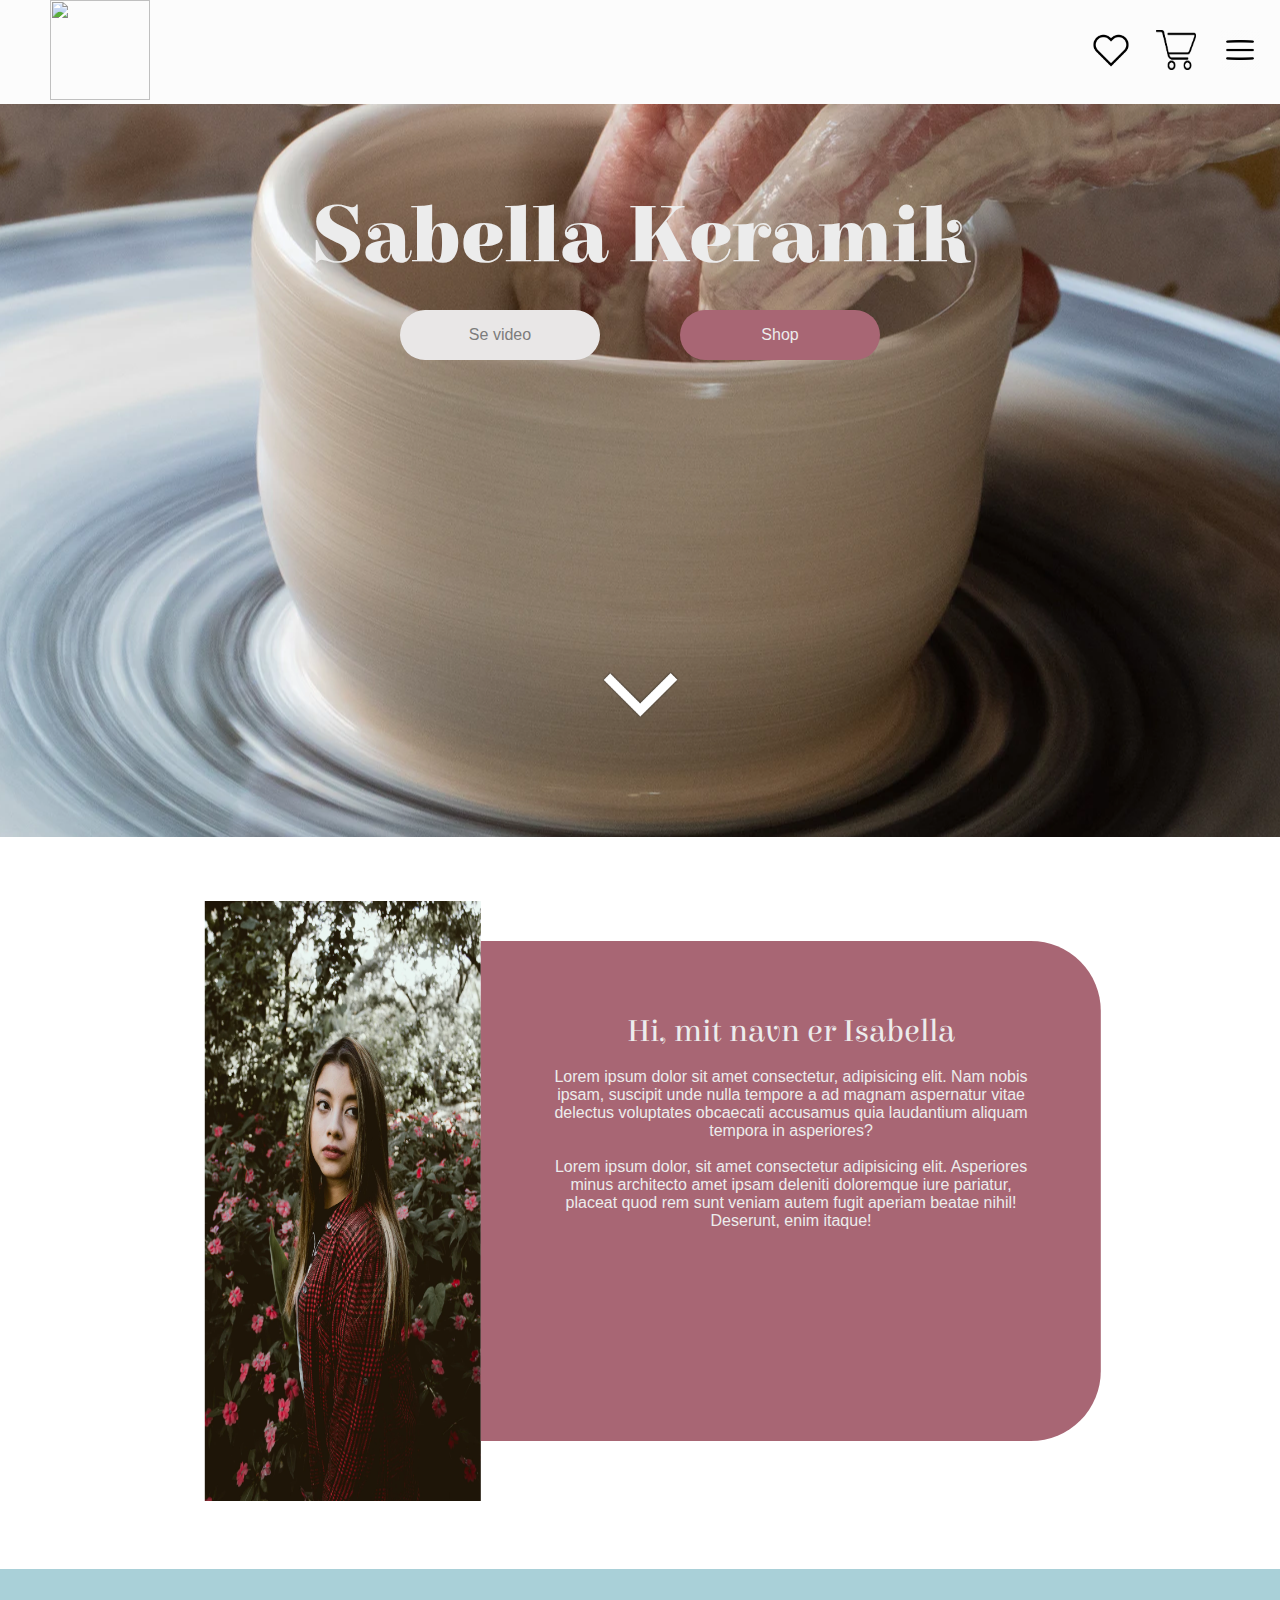
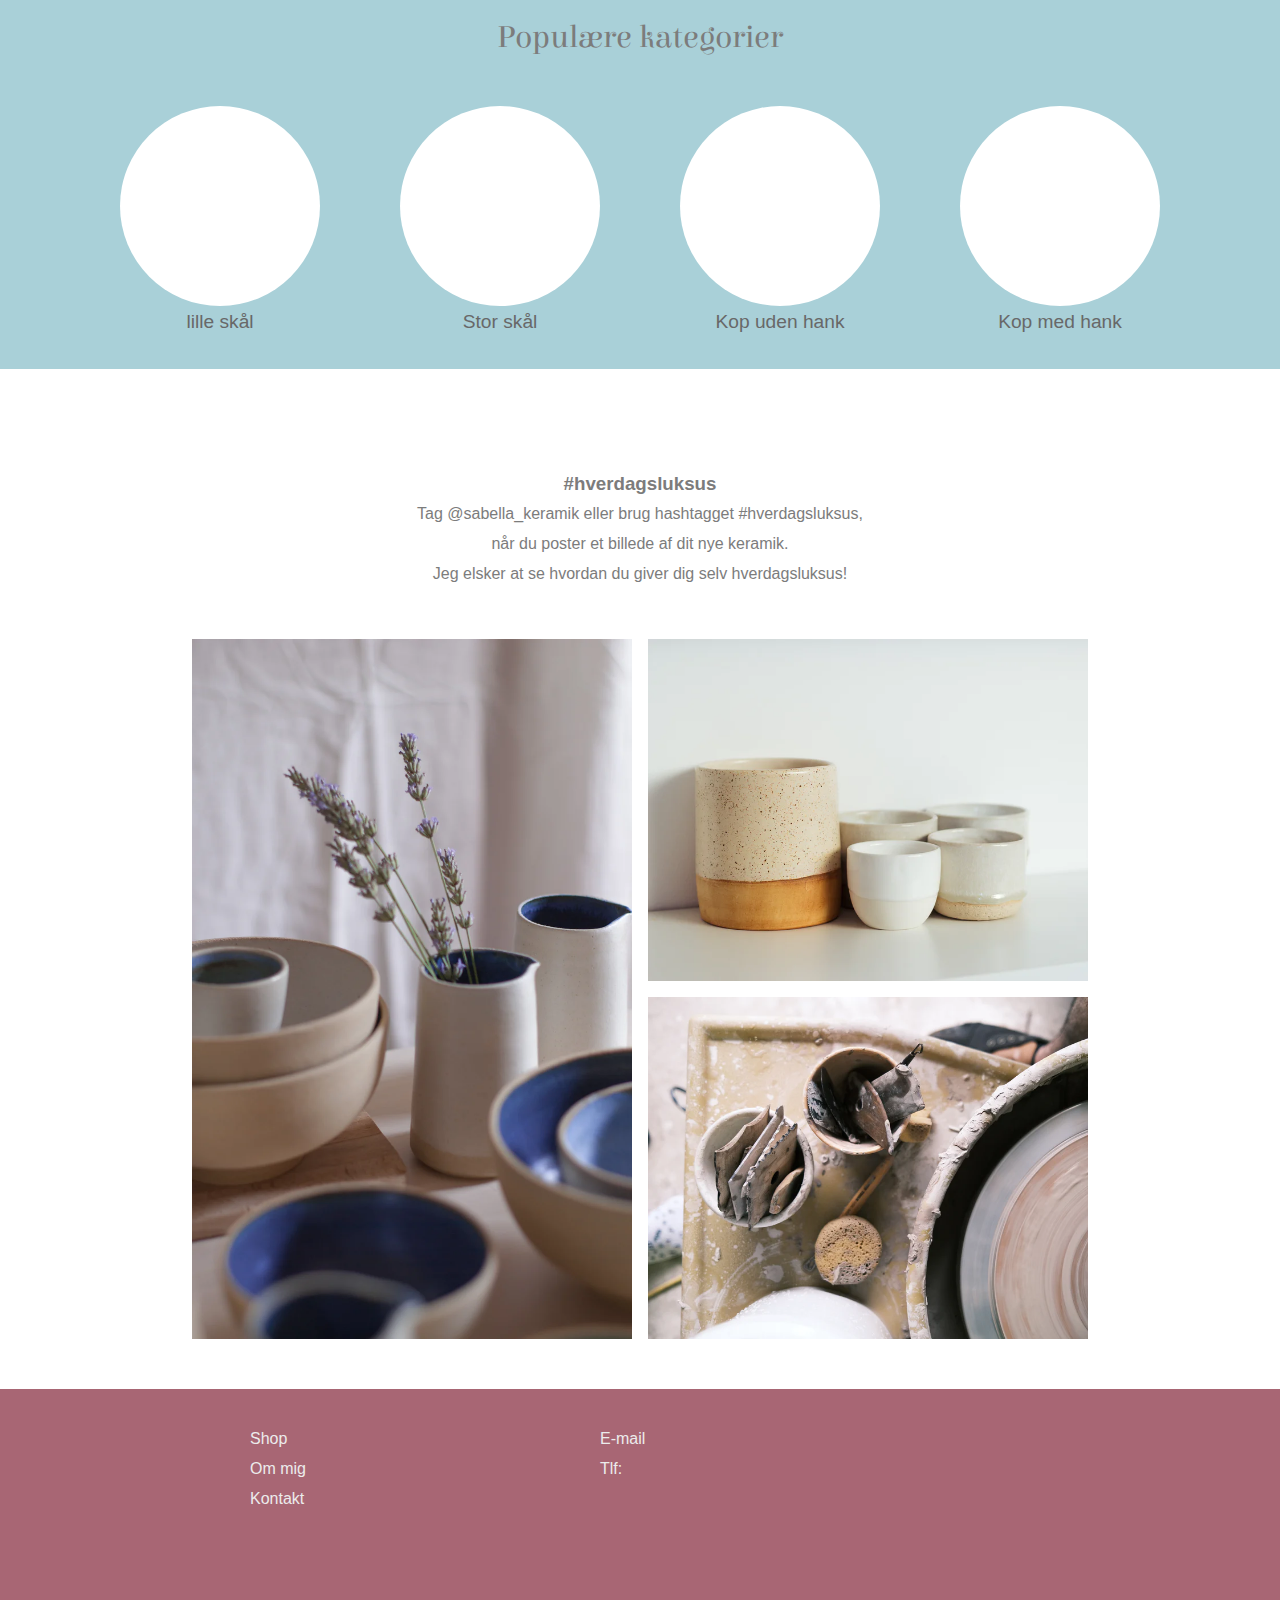
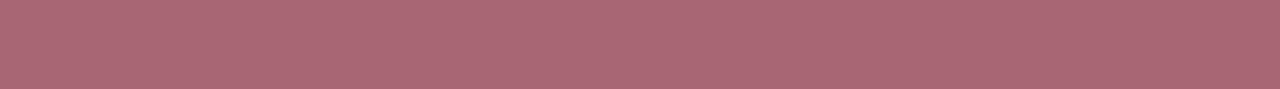
==== commit 4208d46f: "virker næsten" ====
--- a/sabella_keramik_style/index.html
+++ b/sabella_keramik_style/index.html
@@ -118,6 +118,4 @@
     </div>
 </body>
 
-</html>
-
 </html>--- a/sabella_keramik_style/style.css
+++ b/sabella_keramik_style/style.css
@@ -1,3 +1,3 @@
-#site-header{-webkit-box-align:center;-ms-flex-align:center;align-items:center;position:fixed;width:100%;z-index:2;background-color:#fcfcfc;color:#7c7c7c;display:-webkit-box;display:-ms-flexbox;display:flex}#site-header *{color:#7c7c7c}#site-header #site-logo{-webkit-box-flex:1;-ms-flex:1;flex:1;font-size:1rem;margin-left:30px}#site-header #icon img{height:40px;width:40px;margin-right:20px}#site-logo img{height:100px;width:100px;margin-left:20px}*{-webkit-box-sizing:border-box;box-sizing:border-box;list-style:none;margin:0;padding:0;font-family:sans-serif;scroll-behavior:smooth}* #site-video{background-image:url("image/hero-image.webp");height:93vh;background-position:center;-webkit-filter:brightness(70%);filter:brightness(70%)}* #site-video h1{color:#ececec;text-align:center;padding-top:15%;font-size:5rem;font-family:"Elsie"}* #site-video button{width:200px;height:50px;border-radius:25px;background-color:black;border:none;margin-top:2%;margin-bottom:5%}* #site-video #one{background-color:#e9e7e7}* #site-video #two{background-color:#A86674}* #site-video button a{text-decoration:none;color:#ececec;font-size:1rem}* #site-video #one a{color:#7c7c7c}* #site-video #flex{display:-webkit-box;display:-ms-flexbox;display:flex;gap:5rem;-webkit-box-pack:center;-ms-flex-pack:center;justify-content:center}* #site-video #arow img{height:100px;margin-left:50%;-webkit-transform:translate(-50%);transform:translate(-50%);margin-top:30vh}* #site-about{margin-top:5%;display:-webkit-box;display:-ms-flexbox;display:flex;margin-left:30%;-webkit-transform:translate(-20%);transform:translate(-20%)}* #site-about img{height:600px;width:100%}* #site-about #about-text{background-color:#A86674;width:100%;height:500px;border-radius:0 70px 70px 0;margin-top:40px;color:#ececec;text-align:center}* #site-about h2{font-family:"Elsie";font-weight:500;font-size:2rem}* #site-about p{padding:0 10%}* #site-shortcut{width:100%;height:400px;background-color:#A9D0D8;margin-top:5%;margin-bottom:5%}* #site-shortcut h1{text-align:center;padding:50px;color:#7c7c7c;font-family:"Elsie";font-weight:500;font-size:2rem}* #site-shortcut #shortcut-icon{background-color:white;border-radius:100px;height:200px;width:200px}* #site-shortcut #flexbox{display:-webkit-box;display:-ms-flexbox;display:flex;gap:5rem;-webkit-box-pack:center;-ms-flex-pack:center;justify-content:center;-webkit-box-align:center;-ms-flex-align:center;align-items:center}* #site-shortcut #flexbox h2{text-align:center;color:#686868;font-size:1.2rem;font-weight:400;margin-top:5px}* #site-instergram{text-align:center;color:#7c7c7c;line-height:30px;margin-top:100px}* #site-grid{margin:50px 15%;display:grid;height:700px;grid-template-columns:1fr 1fr;grid-template-rows:1fr 1fr;grid-gap:1rem;grid-template-areas:"pic1 pic2" "pic1 pic3"}* #site-grid #pic1{grid-area:pic1;background-image:url("image/photo-1610128361323-6e941c97f023.webp");background-size:cover}* #site-grid #pic2{grid-area:pic2;background-image:url("image/photo-1610701596007-11502861dcfa.webp");background-size:cover}* #site-grid #pic3{grid-area:pic3;background-image:url("image/photo-1595351298020-038700609878.webp");background-size:cover}#site-footer{height:300px;width:100%;display:-webkit-box;display:-ms-flexbox;display:flex;background-color:#A86674}#site-footer ul{margin-top:10%}#site-footer ul li{width:100px;margin-left:250px}#site-footer ul li a{color:#ececec;text-decoration:none;font-size:1rem;line-height:30px}@media screen and (max-width: 900px){#site-about{-webkit-box-orient:vertical;-webkit-box-direction:normal;-ms-flex-direction:column;flex-direction:column;margin-left:20%;-webkit-transform:translate(-10%);transform:translate(-10%)}#site-about #about-text{border-radius:0}#site-video{overflow:hidden}#site-video #flex{gap:1rem}#site-video #arow{margin-top:30vh}#flexbox{-webkit-box-orient:vertical;-webkit-box-direction:normal;-ms-flex-direction:column;flex-direction:column}#site-shortcut{height:100%;padding-bottom:50px}.icon-two,.icon-tree,.icon-four{display:none}#site-video h1{margin-top:10%}#site-footer ul li{margin-left:100px}#site-grid{height:900px;width:80%;grid-template-columns:1fr;grid-template-rows:1fr 1fr 1fr;grid-template-areas:"pic3" "pic2" "pic1";margin:50px 10%}}
+#site-header{-webkit-box-align:center;-ms-flex-align:center;align-items:center;position:fixed;width:100%;z-index:2;background-color:#fcfcfc;color:#7c7c7c;display:-webkit-box;display:-ms-flexbox;display:flex}#site-header *{color:#7c7c7c}#site-header #site-logo{-webkit-box-flex:1;-ms-flex:1;flex:1;font-size:1rem;margin-left:30px}#site-header #icon img{height:40px;width:40px;margin-right:20px}#site-logo img{height:100px;width:100px;margin-left:20px}*{-webkit-box-sizing:border-box;box-sizing:border-box;list-style:none;margin:0;padding:0;font-family:sans-serif;scroll-behavior:smooth}* #site-video{background-image:url("image/hero-image.webp");height:93vh;background-position:center}* #site-video h1{color:#ececec;text-align:center;padding-top:15%;font-size:5rem;font-family:"Elsie"}* #site-video button{width:200px;height:50px;border-radius:25px;background-color:black;border:none;margin-top:2%;margin-bottom:5%}* #site-video #one{background-color:#e9e7e7}* #site-video #two{background-color:#A86674}* #site-video button a{text-decoration:none;color:#ececec;font-size:1rem}* #site-video #one a{color:#7c7c7c}* #site-video #flex{display:-webkit-box;display:-ms-flexbox;display:flex;gap:5rem;-webkit-box-pack:center;-ms-flex-pack:center;justify-content:center}* #site-video #arow img{height:100px;margin-left:50%;-webkit-transform:translate(-50%);transform:translate(-50%);margin-top:25vh}* #site-about{margin-top:5%;display:-webkit-box;display:-ms-flexbox;display:flex;margin-left:30%;-webkit-transform:translate(-20%);transform:translate(-20%)}* #site-about img{height:600px;width:100%}* #site-about #about-text{background-color:#A86674;width:100%;height:500px;border-radius:0 70px 70px 0;margin-top:40px;color:#ececec;text-align:center}* #site-about h2{font-family:"Elsie";font-weight:500;font-size:2rem}* #site-about p{padding:0 10%}* #site-shortcut{width:100%;height:400px;background-color:#A9D0D8;margin-top:5%;margin-bottom:5%}* #site-shortcut h1{text-align:center;padding:50px;color:#7c7c7c;font-family:"Elsie";font-weight:500;font-size:2rem}* #site-shortcut #shortcut-icon{background-color:white;border-radius:100px;height:200px;width:200px}* #site-shortcut #flexbox{display:-webkit-box;display:-ms-flexbox;display:flex;gap:5rem;-webkit-box-pack:center;-ms-flex-pack:center;justify-content:center;-webkit-box-align:center;-ms-flex-align:center;align-items:center}* #site-shortcut #flexbox h2{text-align:center;color:#686868;font-size:1.2rem;font-weight:400;margin-top:5px}* #site-instergram{text-align:center;color:#7c7c7c;line-height:30px;margin-top:100px}* #site-grid{margin:50px 15%;display:grid;height:700px;grid-template-columns:1fr 1fr;grid-template-rows:1fr 1fr;grid-gap:1rem;grid-template-areas:"pic1 pic2" "pic1 pic3"}* #site-grid #pic1{grid-area:pic1;background-image:url("image/photo-1610128361323-6e941c97f023.webp");background-size:cover}* #site-grid #pic2{grid-area:pic2;background-image:url("image/photo-1610701596007-11502861dcfa.webp");background-size:cover}* #site-grid #pic3{grid-area:pic3;background-image:url("image/photo-1595351298020-038700609878.webp");background-size:cover}#site-footer{height:300px;width:100%;display:-webkit-box;display:-ms-flexbox;display:flex;background-color:#A86674}#site-footer ul{margin-top:10%}#site-footer ul li{width:100px;margin-left:250px}#site-footer ul li a{color:#ececec;text-decoration:none;font-size:1rem;line-height:30px}@media screen and (max-width: 900px){#site-about{-webkit-box-orient:vertical;-webkit-box-direction:normal;-ms-flex-direction:column;flex-direction:column;margin-left:20%;-webkit-transform:translate(-10%);transform:translate(-10%)}#site-about #about-text{border-radius:0}#site-video{overflow:hidden}#site-video #flex{gap:1rem}#site-video #arow{margin-top:30vh}#flexbox{-webkit-box-orient:vertical;-webkit-box-direction:normal;-ms-flex-direction:column;flex-direction:column}#site-shortcut{height:100%;padding-bottom:50px}.icon-two,.icon-tree,.icon-four{display:none}#site-video h1{margin-top:10%}#site-footer ul li{margin-left:100px}#site-grid{height:900px;width:80%;grid-template-columns:1fr;grid-template-rows:1fr 1fr 1fr;grid-template-areas:"pic3" "pic2" "pic1";margin:50px 10%}}#site-flex{width:90%;margin-left:5%;margin-top:5%;display:-webkit-box;display:-ms-flexbox;display:flex;-webkit-box-orient:horizontal;-webkit-box-direction:normal;-ms-flex-direction:row;flex-direction:row;-ms-flex-wrap:wrap;flex-wrap:wrap;-webkit-box-align:center;-ms-flex-align:center;align-items:center;padding:0%}#site-flex .site-pic{position:relative}#site-flex .site-pic .pic{opacity:1;display:block;width:500px;padding:2.5%;height:500px;-webkit-transition:.5s ease;transition:.5s ease;-webkit-backface-visibility:hidden;backface-visibility:hidden}
 
 /*# sourceMappingURL=style.css.map */